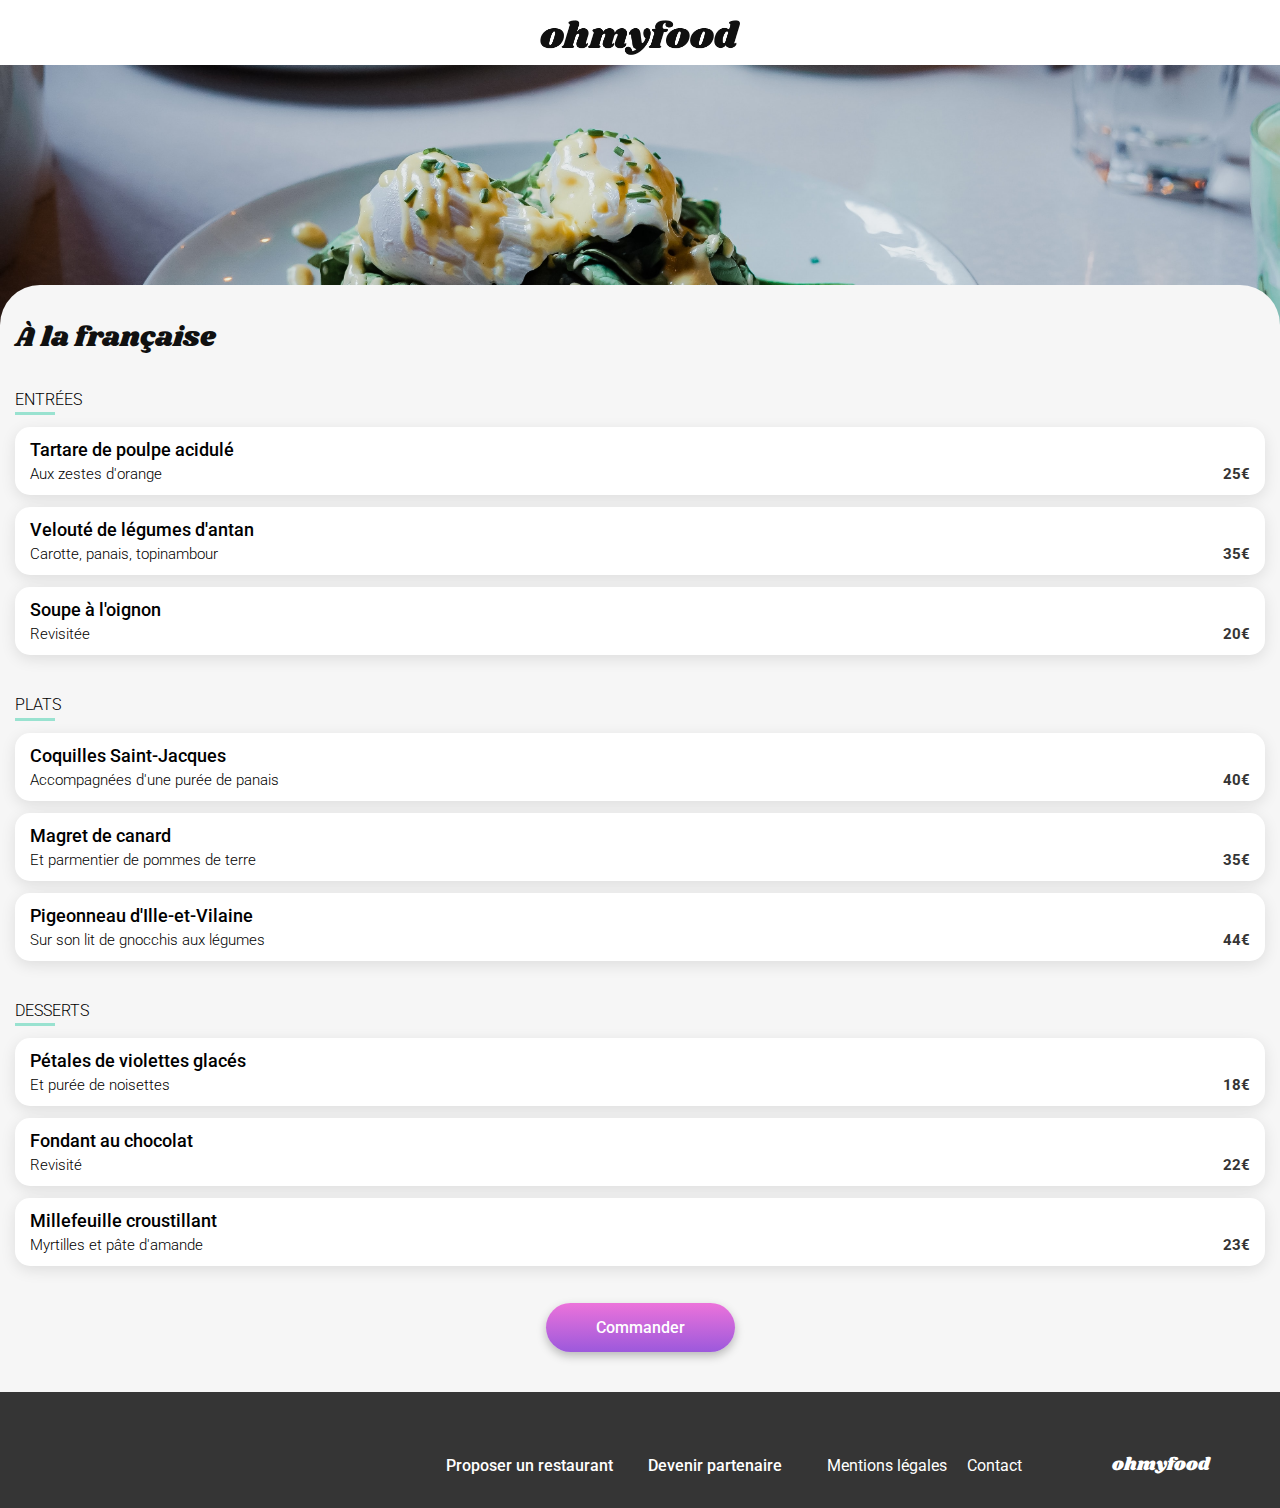
==== restaurants/a-la-francaise.html @ 881e4833 "Pages de restaurant sans les animations" ====
<!DOCTYPE html>
<html lang="fr">

<head>
    <meta charset="UTF-8">
    <meta name="viewport" content="width=device-width, initial-scale=1.0">

    <title>ohmyfood</title>

    <!-- Google fonts import : Roboto 300, 400, 500 & 700 and Shrikhand -->
    <link rel="preconnect" href="https://fonts.googleapis.com">
    <link rel="preconnect" href="https://fonts.gstatic.com" crossorigin>
    <link href="https://fonts.googleapis.com/css2?family=Roboto:wght@300;400;500;700&amp;family=Shrikhand&amp;display=swap" rel="stylesheet">

    <!-- Link to Font Awesome library -->
    <link rel="stylesheet" href="https://cdnjs.cloudflare.com/ajax/libs/font-awesome/6.2.1/css/all.min.css"
        integrity="sha512-MV7K8+y+gLIBoVD59lQIYicR65iaqukzvf/nwasF0nqhPay5w/9lJmVM2hMDcnK1OnMGCdVK+iQrJ7lzPJQd1w=="
        crossorigin="anonymous" referrerpolicy="no-referrer">

    <!-- Link to CSS file -->    
    <link rel="stylesheet" href="../assets/style.css">
</head>

<body>
    <!-- Header -->
    <header class="header-restaurant">
        <div class="header__icon"><a class="header__icon__link" href="../index.html"><i class="fa-solid fa-lg fa-arrow-left"></i></a></div>
        <img class="header__logo" src="../assets/images/logo/ohmyfood.png" alt="Logo ohmyfood">
    </header>

    <!-- Main -->
    <main class="menu">
        <div class="menu__img-contener">
            <img class="menu__img" src="../assets/images/restaurants/toa-heftiba-DQKerTsQwi0-unsplash.jpg" alt="Photo d'une assiette sur une table de restaurant">
        </div>

        <div class="menu__contener">
            <div class="menu__title-contener">
                <h1 class="menu__title">À la française</h1>
                <div class="heart-contener">
                    <input class="check-heart" id="heart-3" type="checkbox">
                    <label for="heart-3">
                        <i class="empty-heart fa-xl fa-regular fa-heart"></i>
                        <i class="colored-heart fa-xl fa-solid fa-heart"></i>
                    </label>
                </div>
            </div>

            <section class="menu-part">
                <div class="menu-part__title-contener">
                    <h2 class="menu-part__title">ENTRÉES</h2>
                    <div class="menu-part__line"></div>
                </div>
                <article class="dish">
                    <h3 class="dish__title">Tartare de poulpe acidulé</h3>
                    <div class="dish__contener">
                        <p class="dish__subtitle">Aux zestes d'orange</p>
                        <p class="dish__price">25€</p>
                    </div>
                </article>
                <article class="dish">
                    <h3 class="dish__title">Velouté de légumes d'antan</h3>
                    <div class="dish__contener">
                        <p class="dish__subtitle">Carotte, panais, topinambour</p>
                        <p class="dish__price">35€</p>
                    </div>
                </article>
                <article class="dish">
                    <h3 class="dish__title">Soupe à l'oignon</h3>
                    <div class="dish__contener">
                        <p class="dish__subtitle">Revisitée</p>
                        <p class="dish__price">20€</p>
                    </div>
                </article>
            </section>

            <section class="menu-part">
                <div class="menu-part__title-contener">
                    <h2 class="menu-part__title">PLATS</h2>
                    <div class="menu-part__line"></div>
                </div>
                <article class="dish">
                    <h3 class="dish__title">Coquilles Saint-Jacques</h3>
                    <div class="dish__contener">
                        <p class="dish__subtitle">Accompagnées d'une purée de panais</p>
                        <p class="dish__price">40€</p>
                    </div>
                </article>
                <article class="dish">
                    <h3 class="dish__title">Magret de canard</h3>
                    <div class="dish__contener">
                        <p class="dish__subtitle">Et parmentier de pommes de terre</p>
                        <p class="dish__price">35€</p>
                    </div>
                </article>
                <article class="dish">
                    <h3 class="dish__title">Pigeonneau d'Ille-et-Vilaine</h3>
                    <div class="dish__contener">
                        <p class="dish__subtitle">Sur son lit de gnocchis aux légumes</p>
                        <p class="dish__price">44€</p>
                    </div>
                </article>
            </section>

            <section class="menu-part">
                <div class="menu-part__title-contener">
                    <h2 class="menu-part__title">DESSERTS</h2>
                    <div class="menu-part__line"></div>
                </div>
                <article class="dish">
                    <h3 class="dish__title">Pétales de violettes glacés</h3>
                    <div class="dish__contener">
                        <p class="dish__subtitle">Et purée de noisettes</p>
                        <p class="dish__price">18€</p>
                    </div>
                </article>
                <article class="dish">
                    <h3 class="dish__title">Fondant au chocolat</h3>
                    <div class="dish__contener">
                        <p class="dish__subtitle">Revisité</p>
                        <p class="dish__price">22€</p>
                    </div>
                </article>
                <article class="dish">
                    <h3 class="dish__title">Millefeuille croustillant</h3>
                    <div class="dish__contener">
                        <p class="dish__subtitle">Myrtilles et pâte d'amande</p>
                        <p class="dish__price">23€</p>
                    </div>
                </article>

                <div class="button-contener">
                    <a class="button" href="#"><span class="button-text">Commander</span></a>
                </div>
            </section>
        </div>
    </main>

    <!-- Footer -->
    <footer class="footer">
        <h3 class="footer__title">ohmyfood</h3>
        <div class="footer__contener">
            <div class="footer__contener__icon-links"><i class="footer__icon fa-sm fa-solid fa-utensils"></i><p>Proposer un restaurant</p></div>
            <div class="footer__contener__icon-links"><i class="footer__icon fa-xs fa-solid fa-handshake-angle"></i><p>Devenir partenaire</p></div>
            <p class="footer__contener__links">Mentions légales</p>
            <a class="footer__contener__contact" href="mailto:ohmyfood@gmail.com">Contact</a>
        </div>
    </footer>
    
</body>

</html>
---- assets/style.css ----
.loader-page {
  position: fixed;
  display: flex;
  flex-direction: column;
  justify-content: center;
  align-items: center;
  width: 100%;
  height: 100%;
  background-color: #F7F7F7;
  opacity: 0;
  z-index: -3;
}

@keyframes loader {
  0%, 80% {
    opacity: 1;
    z-index: 5;
  }
  100% {
    opacity: 0;
    z-index: -3;
  }
}
.loader-contener {
  position: relative;
  display: flex;
  flex-direction: column;
  justify-content: center;
  align-items: center;
  margin: auto;
  width: 250px;
  height: 250px;
  z-index: 6;
  background-color: #F7F7F7;
  border: 1px solid black;
}

.cutting-board {
  position: absolute;
  margin: auto;
  width: 100px;
  height: 6px;
  z-index: 7;
  background: linear-gradient(0deg, #9356DC -11%, #FF79DA 124%);
  box-shadow: 0 4px 10px rgba(0, 0, 0, 0.25);
  border-radius: 25px;
  opacity: 0;
}

.knife {
  position: absolute;
  top: 107px;
  left: 100px;
  z-index: 8;
  display: flex;
  flex-wrap: nowrap;
  justify-content: center;
  animation: knife-mvt 2s forwards;
  opacity: 0;
}
.knife .blade {
  width: 50px;
  height: 15px;
  z-index: 8;
  background: linear-gradient(0deg, #9356DC -11%, #FF79DA 124%);
  box-shadow: 0 4px 10px rgba(0, 0, 0, 0.25);
  border-radius: 100% 0% 42% 58%/0% 100% 0% 100%;
}
.knife .handle {
  width: 35px;
  height: 8px;
  z-index: 8;
  background: linear-gradient(0deg, #9356DC -11%, #FF79DA 124%);
  box-shadow: 0 4px 10px rgba(0, 0, 0, 0.25);
  border-radius: 0 25px 25px 0;
}

@keyframes knife-mvt {
  0% {
    transform: rotate(60deg) translateY(-50px);
  }
  12% {
    transform: translateY(0) rotate(0);
  }
  30% {
    transform: translateX(5px) rotate(60deg) translateY(-50px);
  }
  40% {
    transform: translateX(5px) rotate(0) translateY(0);
  }
  54% {
    transform: translateX(10px) rotate(60deg) translateY(-50px);
  }
  64% {
    transform: translateX(10px) rotate(0) translateY(0);
  }
  74%, 100% {
    transform: translateX(15px) rotate(60deg) translateY(-50px);
  }
}
.carrot {
  position: absolute;
  top: 105px;
  margin-left: auto;
  margin-right: auto;
  width: 60px;
  height: 15px;
  z-index: 7;
  background: linear-gradient(0deg, #9356DC -10%, #FF79DA 30%);
  border-radius: 12% 88% 89% 11%/54% 47% 53% 46%;
  opacity: 0;
}
.carrot .cut {
  position: absolute;
  width: 3px;
  height: 16px;
  z-index: 7;
  background-color: #F7F7F7;
  opacity: 0;
}
.carrot .cut-1 {
  left: 25%;
  animation: carrot-cut-1 150ms 220ms linear forwards;
}
.carrot .cut-2 {
  left: 50%;
  animation: carrot-cut-2 150ms 750ms linear forwards;
}
.carrot .cut-3 {
  left: 75%;
  animation: carrot-cut-3 150ms 1220ms linear forwards;
}

@keyframes carrot-mvt {
  0% {
    opacity: 1;
  }
  100% {
    transform: translateX(100px);
    opacity: 0;
  }
}
@keyframes carrot-cut-1 {
  0% {
    opacity: 0;
  }
  100% {
    opacity: 1;
  }
}
@keyframes carrot-cut-2 {
  0% {
    opacity: 0;
  }
  100% {
    opacity: 1;
  }
}
@keyframes carrot-cut-3 {
  0% {
    opacity: 0;
  }
  100% {
    opacity: 1;
  }
}
.plate {
  position: absolute;
  margin: auto;
  width: 100px;
  height: 20px;
  z-index: 6;
  box-shadow: 0 4px 10px rgba(0, 0, 0, 0.25);
  border-radius: 50% 50% 50% 50%/50% 50% 50% 50%;
  border: 3px solid #9356DC;
}

.meat-1 {
  position: absolute;
  top: 2px;
  margin-left: 45px;
  width: 40px;
  height: 15px;
  z-index: 6;
  background: linear-gradient(90deg, #9356DC -11%, #FF79DA 124%);
  border-radius: 24% 76% 77% 23%/45% 44% 56% 55%;
}

.meat-2 {
  position: absolute;
  top: 6px;
  margin-left: 68px;
  width: 10px;
  height: 5px;
  z-index: 6;
  background-color: #F7F7F7;
  border-radius: 50% 50% 50% 50%/50% 50% 50% 50%;
}

.vegetable {
  position: absolute;
  top: 2px;
  margin-left: 17px;
  width: 23px;
  height: 13px;
  z-index: 6;
  background: linear-gradient(0deg, #9356DC -10%, #FF79DA 30%);
  border-radius: 50% 50% 50% 50%/100% 100% 0% 0%;
}

.steam-1 {
  position: absolute;
  top: 5px;
  margin-left: 10px;
  z-index: 6;
}

.steam-2 {
  position: absolute;
  top: 0;
  margin-left: 27px;
  z-index: 6;
}

.steam-3 {
  position: absolute;
  top: 5px;
  margin-left: 44px;
  z-index: 6;
}

.steam-part-1 {
  position: absolute;
  top: -32px;
  margin-left: 17px;
  width: 12px;
  height: 15px;
  z-index: 6;
  border-left: 3px solid #9356DC;
  border-radius: 50%;
}

.steam-part-2 {
  position: absolute;
  top: -46px;
  margin-left: 13px;
  width: 12px;
  height: 15px;
  z-index: 6;
  border-right: 3px solid #9356DC;
  border-radius: 50%;
}

.steam-part-3 {
  position: absolute;
  top: -60px;
  margin-left: 17px;
  width: 12px;
  height: 15px;
  z-index: 6;
  border-left: 3px solid #9356DC;
  border-radius: 50%;
}

.bell {
  position: absolute;
  top: 90px;
  margin-left: auto;
  width: 80px;
  height: 40px;
  z-index: 6;
  background-color: white;
  border: 3px solid #9356DC;
  border-radius: 48% 52% 47% 53%/82% 80% 20% 18%;
  opacity: 0;
}

.bell-wrist {
  position: absolute;
  top: -10px;
  margin-left: 33px;
  width: 8px;
  height: 8px;
  z-index: 6;
  background-color: white;
  border: 3px solid #9356DC;
  border-radius: 50%;
  opacity: 0;
}

.loading-bar {
  position: absolute;
  top: 180px;
  margin-left: auto;
  margin-right: auto;
  width: 200px;
  height: 15px;
  z-index: 6;
  box-shadow: 0 4px 10px rgba(0, 0, 0, 0.25);
  border-radius: 25px;
}
.loading-bar .progress {
  position: relative;
  width: 0%;
  height: 100%;
  background: linear-gradient(90deg, #9356DC -11%, #FF79DA 124%);
  border-radius: 25px;
}

@keyframes loading {
  0% {
    width: 0%;
  }
  25%, 27% {
    width: 20%;
  }
  60%, 62% {
    width: 60%;
  }
  100% {
    width: 100%;
  }
}
.location {
  display: flex;
  justify-content: center;
  align-items: center;
  gap: 15px;
  color: #353535;
  background-color: #EAEAEA;
  padding: 12px 0 16px 0;
  font-size: 18px;
}
.location__text {
  font-size: 16px;
  font-weight: 500;
}
@media (min-width: 769px) {
  .location {
    padding: 16px 0;
  }
}

.presentation {
  display: flex;
  flex-direction: column;
  justify-content: center;
  align-items: center;
  text-align: center;
  row-gap: 12px;
  padding: 40px 0;
}
.presentation__text {
  color: #353535;
  font-size: 18px;
  font-weight: 300;
  padding: 0 30px 3px 30px;
}
@media (min-width: 769px) {
  .presentation {
    padding: 30px 0 15px 0;
  }
}
.presentation .button {
  position: relative;
  z-index: 0;
  text-decoration: none;
  background: linear-gradient(0deg, #9356DC -11%, #FF79DA 124%);
  box-shadow: 0 4px 10px rgba(0, 0, 0, 0.25);
  border-radius: 25px;
  padding: 15px 21px;
  margin: 15px;
}
.presentation .button .button-text {
  position: relative;
  z-index: 2;
  color: white;
  font-size: 16px;
  font-weight: 500;
}
.presentation .button::after {
  content: "";
  position: absolute;
  left: 0;
  right: 0;
  top: 0;
  bottom: 0;
  opacity: 0;
  z-index: -1;
  background: linear-gradient(0deg, rgba(255, 255, 255, 0.15), rgba(255, 255, 255, 0.15)), linear-gradient(0deg, #9356DC -5.2%, #FF79DA 110.74%);
  box-shadow: 0px 4px 15px rgba(0, 0, 0, 0.35);
  border-radius: 25px;
  transition: opacity 500ms;
}
.presentation .button:hover::after {
  opacity: 1;
  z-index: 1;
}

.functioning {
  display: flex;
  flex-direction: column;
  justify-content: center;
  align-items: center;
  width: 100%;
  background-color: white;
  padding-bottom: 65px;
}
.functioning__margins {
  display: flex;
  flex-direction: column;
  justify-content: center;
  width: 100%;
  max-width: 1024px;
  margin-left: auto;
  margin-right: auto;
}
.functioning__contener {
  display: flex;
  flex-direction: column;
  justify-content: center;
  align-items: center;
  width: auto;
  gap: 25px;
  margin: 0 17px 0 30px;
}
@media (min-width: 769px) {
  .functioning__contener {
    flex-direction: row;
    flex-wrap: nowrap;
    gap: 32px;
  }
}
.functioning__step {
  display: flex;
  align-items: center;
  position: relative;
  width: 87%;
  max-width: 282px;
  background-color: #F7F7F7;
  box-shadow: 0 4px 15px rgba(0, 0, 0, 0.15);
  border-radius: 20px;
  font-size: 16px;
  font-weight: 500;
  padding: 20px;
}
@media (min-width: 769px) {
  .functioning__step {
    width: 30%;
  }
}
@media (min-width: 769px) {
  .functioning {
    padding: 20px 0 50px 0;
  }
}

.step-number {
  position: absolute;
  left: -12px;
  width: 24px;
  height: 24px;
  background-color: #9356DC;
  color: white;
  font-size: 14px;
  font-weight: 500;
  text-align: center;
  line-height: 25px;
  border-radius: 15px;
}

.step-icon {
  width: 25px;
  color: #7E7E7E;
  padding: 15px;
}
.step-icon:hover {
  color: #9356DC;
}

.restaurants {
  display: flex;
  flex-direction: column;
  justify-content: center;
  align-items: center;
  width: 100%;
  padding-bottom: 65px;
}
.restaurants__margins {
  display: flex;
  flex-direction: column;
  justify-content: center;
  width: 100%;
  max-width: 1024px;
  margin-left: auto;
  margin-right: auto;
}
.restaurants__contener {
  display: flex;
  flex-direction: column;
  justify-content: center;
  align-items: center;
  width: auto;
  gap: 17px;
  padding: 0 17px;
}
@media (min-width: 769px) {
  .restaurants__contener {
    flex-direction: row;
    flex-wrap: wrap;
    justify-content: space-between;
    column-gap: 0;
    row-gap: 50px;
  }
}
.restaurants__card {
  display: flex;
  flex-direction: column;
  width: 100%;
  max-width: 472px;
  border-radius: 15px;
  background-color: white;
}
@media (min-width: 769px) {
  .restaurants__card {
    width: 47.6%;
  }
}
@media (min-width: 769px) {
  .restaurants {
    padding-bottom: 30px;
  }
}

.no-decoration {
  width: 100%;
  display: flex;
  flex-direction: column;
  text-decoration: none;
  color: black;
}

.card-img-contener {
  display: flex;
  position: relative;
  overflow: hidden;
  width: 100%;
  height: 175px;
  border-radius: 15px 15px 0 0;
}

.card-img {
  position: absolute;
  top: -56px;
  left: -2px;
  width: 100%;
  height: 231px;
  object-fit: cover;
  border-radius: 15px 15px 0 0;
}

.new-label {
  position: absolute;
  z-index: 1;
  top: 12px;
  right: 12px;
  width: 80px;
  height: 29px;
  font-size: 14px;
  font-weight: 500;
  text-align: center;
  line-height: 29px;
  color: #008766;
  background-color: #99E2D0;
}

.card-content {
  display: flex;
  width: 100%;
  padding: 16px 12px;
}

.card-txt {
  display: flex;
  flex-direction: column;
  width: 85%;
  gap: 5px;
}

.card-title {
  font-size: 18px;
  font-weight: 700;
}

.card-subtitle {
  font-size: 17px;
  font-weight: 300;
}

.heart-contener {
  position: relative;
  width: 18%;
}
.heart-contener .check-heart {
  position: absolute;
  left: -9999px;
}
.heart-contener .empty-heart {
  position: absolute;
  left: 0;
  right: 0;
  top: 0;
  bottom: 0;
  z-index: 1;
  opacity: 1;
  padding-top: 18px;
  cursor: pointer;
}
.heart-contener .colored-heart {
  position: absolute;
  left: 0;
  right: 0;
  top: 0;
  bottom: 0;
  z-index: -1;
  opacity: 0;
  padding-top: 18px;
  cursor: pointer;
  color: transparent;
  background-image: linear-gradient(180deg, #9356DC 10%, #FF79DA 70%);
  background-clip: text;
  transition: opacity 600ms;
}
.heart-contener .check-heart:checked + label .colored-heart {
  z-index: 2;
  opacity: 1;
}
.heart-contener .check-heart:checked + label .empty-heart {
  z-index: -1;
  opacity: 0;
}

.header-restaurant {
  display: flex;
  flex-direction: column;
  justify-content: center;
  align-items: center;
  position: relative;
  background-color: white;
  padding: 20px 0 10px 0;
}

.header__icon {
  position: absolute;
  top: 22px;
  left: 22px;
  z-index: 1;
}
.header__icon__link {
  text-decoration: none;
  color: #353535;
}

.menu {
  display: flex;
  flex-direction: column;
  width: 100%;
}
.menu__img-contener {
  position: relative;
  width: 100%;
  height: 220px;
  z-index: 0;
}
.menu__img {
  width: 100%;
  height: 275px;
  object-fit: cover;
}
.menu__contener {
  display: flex;
  flex-direction: column;
  width: auto;
  padding-bottom: 65px;
  border-radius: 40px 40px 0 0;
  background-color: #F6F6F6;
  z-index: 1;
  padding: 0 15px;
}
.menu__title-contener {
  display: flex;
  justify-content: space-between;
  width: 100%;
}
.menu__title-contener > .heart-contener {
  top: 30px;
  left: 15px;
}
.menu__title {
  font-family: "Shrikhand", sans-serif;
  color: #101010;
  font-size: 28px;
  font-weight: 400;
  padding: 32px 0;
}

.menu-part {
  display: flex;
  flex-direction: column;
  width: 100%;
  padding-bottom: 40px;
  gap: 12px;
}
.menu-part__title-contener {
  display: flex;
  flex-direction: column;
  width: 100%;
}
.menu-part__title {
  font-family: "Roboto", sans-serif;
  font-size: 16px;
  font-weight: 300;
  padding-bottom: 3.5px;
}
.menu-part__line {
  background-color: #99E2D0;
  width: 40px;
  height: 3px;
}

.dish {
  display: flex;
  flex-direction: column;
  width: auto;
  background-color: white;
  border-radius: 15px;
  box-shadow: 0px 4px 15px rgba(0, 0, 0, 0.1);
  padding: 12px 15px;
  row-gap: 5px;
  font-family: "Roboto", sans-serif;
}
.dish__title {
  font-size: 18px;
  font-weight: 500;
}
.dish__contener {
  display: flex;
  justify-content: space-between;
  width: 100%;
  font-size: 15px;
}
.dish__subtitle {
  font-weight: 300;
}
.dish__price {
  font-weight: 700;
  color: #353535;
}

.button-contener {
  display: flex;
  flex-direction: column;
  justify-content: center;
  align-items: center;
  width: auto;
  padding-top: 25px;
}

.button {
  position: relative;
  z-index: 0;
  text-decoration: none;
  background: linear-gradient(0deg, #9356DC -11%, #FF79DA 124%);
  box-shadow: 0 4px 10px rgba(0, 0, 0, 0.25);
  border-radius: 25px;
  padding: 15px 50px;
  margin: 0;
}
.button .button-text {
  position: relative;
  z-index: 2;
  color: white;
  font-size: 16px;
  font-weight: 500;
}
.button::after {
  content: "";
  position: absolute;
  left: 0;
  right: 0;
  top: 0;
  bottom: 0;
  opacity: 0;
  z-index: -1;
  background: linear-gradient(0deg, rgba(255, 255, 255, 0.15), rgba(255, 255, 255, 0.15)), linear-gradient(0deg, #9356DC -5.2%, #FF79DA 110.74%);
  box-shadow: 0px 4px 15px rgba(0, 0, 0, 0.35);
  border-radius: 25px;
  transition: opacity 500ms;
}
.button:hover::after {
  opacity: 1;
  z-index: 1;
}

* {
  font-family: "Roboto", sans-serif;
  margin: 0;
}

body {
  background-color: #F7F7F7;
  position: relative;
}

.title {
  font-size: 24px;
  font-weight: 700;
}
.title--presentation {
  padding: 0 50px;
}
@media (min-width: 769px) {
  .title--presentation {
    font-size: 40px;
    padding-bottom: 17px;
  }
}
.title--section {
  padding: 50px 20px 20px 20px;
}
@media (min-width: 769px) {
  .title--section {
    padding: 30px 20px 30px 20px;
  }
}

.header {
  display: flex;
  flex-direction: column;
  justify-content: center;
  align-items: center;
  position: relative;
  background-color: white;
  box-shadow: 0 2px 5px rgba(0, 0, 0, 0.25);
  padding: 20px 0 10px 0;
  margin-bottom: 4px;
}
.header__logo {
  width: 162px;
  height: auto;
}
@media (min-width: 769px) {
  .header__logo {
    width: 200px;
  }
}
@media (min-width: 769px) {
  .header {
    padding: 30px 0;
    margin: 0;
    box-shadow: none;
  }
}

.footer {
  display: flex;
  flex-direction: column;
  background-color: #353535;
  color: white;
  padding: 20px 25px;
  gap: 15px;
}
.footer__title {
  font-family: "Shrikhand", sans-serif;
  font-size: 18px;
  font-weight: 400;
}
.footer__contener {
  display: flex;
  flex-direction: column;
  font-size: 16px;
  gap: 10px;
}
.footer__contener__icon-links {
  display: flex;
  align-items: center;
  gap: 10px;
  font-weight: 500;
}
.footer__contener__links {
  font-weight: 400;
}
@media (min-width: 769px) {
  .footer__contener__links {
    padding: 0 10px 0 35px;
  }
}
.footer__contener__contact {
  text-decoration: none;
  color: white;
}
@media (min-width: 769px) {
  .footer__contener {
    flex-direction: row;
    align-items: center;
  }
}
.footer__icon {
  width: 15px;
}
@media (min-width: 769px) {
  .footer {
    flex-direction: row-reverse;
    padding: 60px 70px 30px 25px;
    gap: 90px;
  }
}

/*# sourceMappingURL=style.css.map */
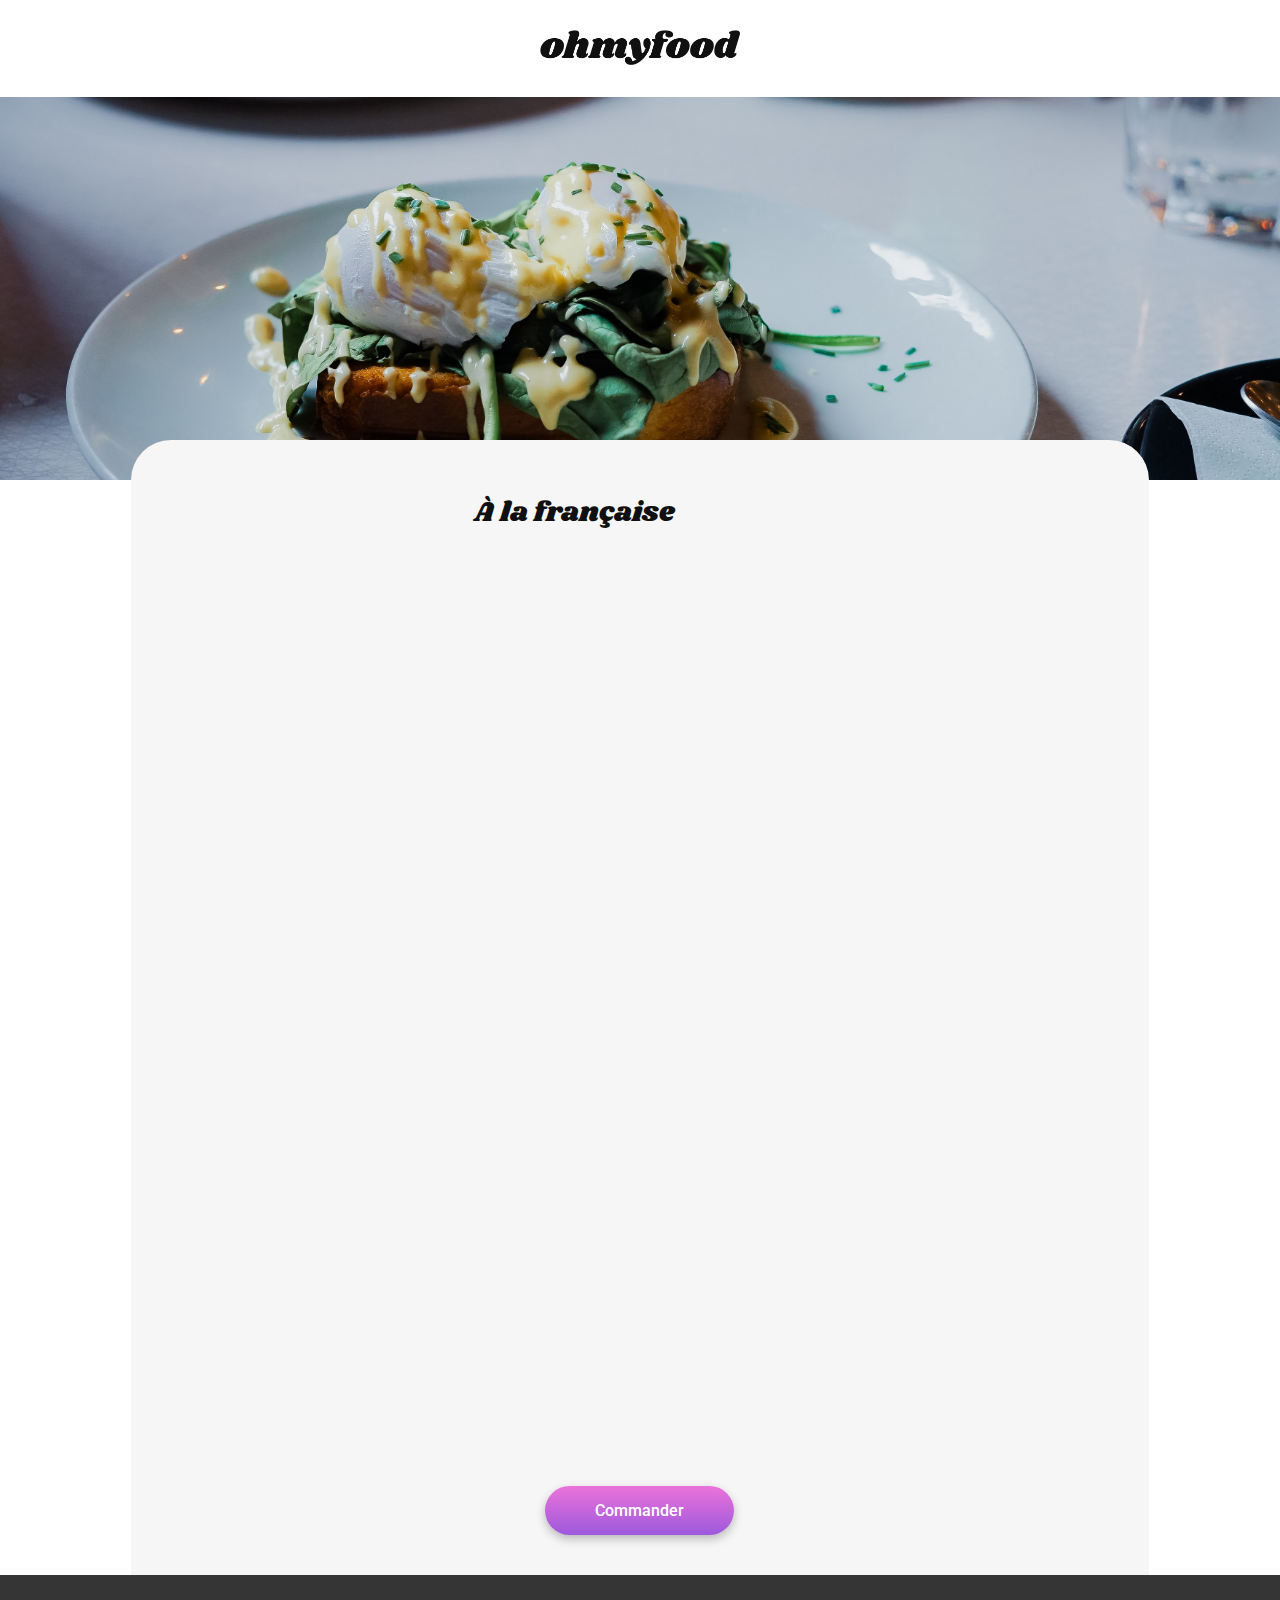
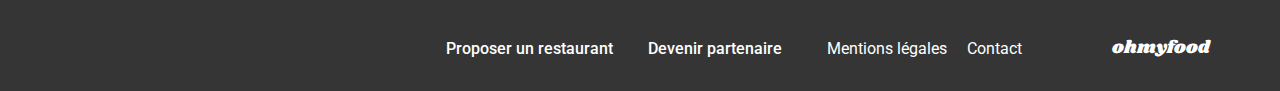
==== commit 30dfa848: "Pages de restaurant avec les animations" ====
--- a/restaurants/a-la-francaise.html
+++ b/restaurants/a-la-francaise.html
@@ -47,86 +47,194 @@
             </div>
 
             <section class="menu-part">
-                <div class="menu-part__title-contener">
+                <div class="menu-part__title-contener mvt-1">
                     <h2 class="menu-part__title">ENTRÉES</h2>
                     <div class="menu-part__line"></div>
                 </div>
-                <article class="dish">
-                    <h3 class="dish__title">Tartare de poulpe acidulé</h3>
-                    <div class="dish__contener">
-                        <p class="dish__subtitle">Aux zestes d'orange</p>
-                        <p class="dish__price">25€</p>
-                    </div>
-                </article>
-                <article class="dish">
-                    <h3 class="dish__title">Velouté de légumes d'antan</h3>
-                    <div class="dish__contener">
-                        <p class="dish__subtitle">Carotte, panais, topinambour</p>
-                        <p class="dish__price">35€</p>
-                    </div>
-                </article>
-                <article class="dish">
-                    <h3 class="dish__title">Soupe à l'oignon</h3>
-                    <div class="dish__contener">
-                        <p class="dish__subtitle">Revisitée</p>
-                        <p class="dish__price">20€</p>
-                    </div>
+                <article class="dish_contener">
+                    <input class="check-dish" id="dish_1-1" type="checkbox">
+                    <label for="dish_1-1">
+                        <div class="dish mvt-2">
+                            <div class="dish__txt">
+                                <h3 class="dish__title">Tartare de poulpe acidulé</h3>
+                                <p class="dish__subtitle">Aux zestes d'orange</p>
+                            </div>
+                            <div class="dish__price-contener">
+                                <p class="dish__price">25€</p>
+                            </div>
+                            <div class="dish__selector">
+                                <div class="dish__check-circle">
+                                    <i class="dish__check fa-solid fa-sm fa-check"></i>
+                                </div>
+                            </div>
+                        </div>
+                    </label>
+                </article>
+                <article class="dish_contener">
+                    <input class="check-dish" id="dish_1-2" type="checkbox">
+                    <label for="dish_1-2">
+                        <div class="dish mvt-3">
+                            <div class="dish__txt">
+                                <h3 class="dish__title">Velouté de légumes d'antan</h3>
+                                <p class="dish__subtitle">Carotte, panais, topinambour</p>
+                            </div>
+                            <div class="dish__price-contener">
+                                <p class="dish__price">35€</p>
+                            </div>
+                            <div class="dish__selector">
+                                <div class="dish__check-circle">
+                                    <i class="dish__check fa-solid fa-sm fa-check"></i>
+                                </div>
+                            </div>
+                        </div>
+                    </label>
+                </article>
+                <article class="dish_contener">
+                    <input class="check-dish" id="dish_1-3" type="checkbox">
+                    <label for="dish_1-3">
+                        <div class="dish mvt-4">
+                            <div class="dish__txt">
+                                <h3 class="dish__title">Soupe à l'oignon</h3>
+                                <p class="dish__subtitle">Revisitée</p>
+                            </div>
+                            <div class="dish__price-contener">
+                                <p class="dish__price">20€</p>
+                            </div>
+                            <div class="dish__selector">
+                                <div class="dish__check-circle">
+                                    <i class="dish__check fa-solid fa-sm fa-check"></i>
+                                </div>
+                            </div>
+                        </div>
+                    </label>
                 </article>
             </section>
 
             <section class="menu-part">
-                <div class="menu-part__title-contener">
+                <div class="menu-part__title-contener mvt-5">
                     <h2 class="menu-part__title">PLATS</h2>
                     <div class="menu-part__line"></div>
                 </div>
-                <article class="dish">
-                    <h3 class="dish__title">Coquilles Saint-Jacques</h3>
-                    <div class="dish__contener">
-                        <p class="dish__subtitle">Accompagnées d'une purée de panais</p>
-                        <p class="dish__price">40€</p>
-                    </div>
-                </article>
-                <article class="dish">
-                    <h3 class="dish__title">Magret de canard</h3>
-                    <div class="dish__contener">
-                        <p class="dish__subtitle">Et parmentier de pommes de terre</p>
-                        <p class="dish__price">35€</p>
-                    </div>
-                </article>
-                <article class="dish">
-                    <h3 class="dish__title">Pigeonneau d'Ille-et-Vilaine</h3>
-                    <div class="dish__contener">
-                        <p class="dish__subtitle">Sur son lit de gnocchis aux légumes</p>
-                        <p class="dish__price">44€</p>
-                    </div>
+                <article class="dish_contener">
+                    <input class="check-dish" id="dish_2-1" type="checkbox">
+                    <label for="dish_2-1">
+                        <div class="dish mvt-6">
+                            <div class="dish__txt">
+                                <h3 class="dish__title">Coquilles Saint-Jacques</h3>
+                                <p class="dish__subtitle">Accompagnées d'une purée de panais</p>
+                            </div>
+                            <div class="dish__price-contener">
+                                <p class="dish__price">40€</p>
+                            </div>
+                            <div class="dish__selector">
+                                <div class="dish__check-circle">
+                                    <i class="dish__check fa-solid fa-sm fa-check"></i>
+                                </div>
+                            </div>
+                        </div>
+                    </label>
+                </article>
+                <article class="dish_contener">
+                    <input class="check-dish" id="dish_2-2" type="checkbox">
+                    <label for="dish_2-2">
+                        <div class="dish mvt-7">
+                            <div class="dish__txt">
+                                <h3 class="dish__title">Magret de canard</h3>
+                                <p class="dish__subtitle">Et parmentier de pommes de terre</p>
+                            </div>
+                            <div class="dish__price-contener">
+                                <p class="dish__price">35€</p>
+                            </div>
+                            <div class="dish__selector">
+                                <div class="dish__check-circle">
+                                    <i class="dish__check fa-solid fa-sm fa-check"></i>
+                                </div>
+                            </div>
+                        </div>
+                    </label>
+                </article>
+                <article class="dish_contener">
+                    <input class="check-dish" id="dish_2-3" type="checkbox">
+                    <label for="dish_2-3">
+                        <div class="dish mvt-8">
+                            <div class="dish__txt">
+                                <h3 class="dish__title">Pigeonneau d'Ille-et-Vilaine</h3>
+                                <p class="dish__subtitle">Sur son lit de gnocchis aux légumes</p>
+                            </div>
+                            <div class="dish__price-contener">
+                                <p class="dish__price">44€</p>
+                            </div>
+                            <div class="dish__selector">
+                                <div class="dish__check-circle">
+                                    <i class="dish__check fa-solid fa-sm fa-check"></i>
+                                </div>
+                            </div>
+                        </div>
+                    </label>
                 </article>
             </section>
 
             <section class="menu-part">
-                <div class="menu-part__title-contener">
+                <div class="menu-part__title-contener mvt-9">
                     <h2 class="menu-part__title">DESSERTS</h2>
                     <div class="menu-part__line"></div>
                 </div>
-                <article class="dish">
-                    <h3 class="dish__title">Pétales de violettes glacés</h3>
-                    <div class="dish__contener">
-                        <p class="dish__subtitle">Et purée de noisettes</p>
-                        <p class="dish__price">18€</p>
-                    </div>
-                </article>
-                <article class="dish">
-                    <h3 class="dish__title">Fondant au chocolat</h3>
-                    <div class="dish__contener">
-                        <p class="dish__subtitle">Revisité</p>
-                        <p class="dish__price">22€</p>
-                    </div>
-                </article>
-                <article class="dish">
-                    <h3 class="dish__title">Millefeuille croustillant</h3>
-                    <div class="dish__contener">
-                        <p class="dish__subtitle">Myrtilles et pâte d'amande</p>
-                        <p class="dish__price">23€</p>
-                    </div>
+                <article class="dish_contener">
+                    <input class="check-dish" id="dish_3-1" type="checkbox">
+                    <label for="dish_3-1">
+                        <div class="dish mvt-10">
+                            <div class="dish__txt">
+                                <h3 class="dish__title">Pétales de violettes glacés</h3>
+                                <p class="dish__subtitle">Et purée de noisettes</p>
+                            </div>
+                            <div class="dish__price-contener">
+                                <p class="dish__price">18€</p>
+                            </div>
+                            <div class="dish__selector">
+                                <div class="dish__check-circle">
+                                    <i class="dish__check fa-solid fa-sm fa-check"></i>
+                                </div>
+                            </div>
+                        </div>
+                    </label>
+                </article>
+                <article class="dish_contener">
+                    <input class="check-dish" id="dish_3-2" type="checkbox">
+                    <label for="dish_3-2">
+                        <div class="dish mvt-11">
+                            <div class="dish__txt">
+                                <h3 class="dish__title">Fondant au chocolat</h3>
+                                <p class="dish__subtitle">Revisité</p>
+                            </div>
+                            <div class="dish__price-contener">
+                                <p class="dish__price">22€</p>
+                            </div>
+                            <div class="dish__selector">
+                                <div class="dish__check-circle">
+                                    <i class="dish__check fa-solid fa-sm fa-check"></i>
+                                </div>
+                            </div>
+                        </div>
+                    </label>
+                </article>
+                <article class="dish_contener">
+                    <input class="check-dish" id="dish_3-3" type="checkbox">
+                    <label for="dish_3-3">
+                        <div class="dish mvt-12">
+                            <div class="dish__txt">
+                                <h3 class="dish__title">Millefeuille croustillant</h3>
+                                <p class="dish__subtitle">Myrtilles et pâte d'amande</p>
+                            </div>
+                            <div class="dish__price-contener">
+                                <p class="dish__price">23€</p>
+                            </div>
+                            <div class="dish__selector">
+                                <div class="dish__check-circle">
+                                    <i class="dish__check fa-solid fa-sm fa-check"></i>
+                                </div>
+                            </div>
+                        </div>
+                    </label>
                 </article>
 
                 <div class="button-contener">
--- a/assets/style.css
+++ b/assets/style.css
@@ -7,12 +7,13 @@
   width: 100%;
   height: 100%;
   background-color: #F7F7F7;
-  opacity: 0;
-  z-index: -3;
+  opacity: 1;
+  z-index: 5;
+  animation: loader 300ms 2700ms forwards;
 }
 
 @keyframes loader {
-  0%, 80% {
+  0% {
     opacity: 1;
     z-index: 5;
   }
@@ -32,7 +33,6 @@
   height: 250px;
   z-index: 6;
   background-color: #F7F7F7;
-  border: 1px solid black;
 }
 
 .cutting-board {
@@ -44,9 +44,17 @@
   background: linear-gradient(0deg, #9356DC -11%, #FF79DA 124%);
   box-shadow: 0 4px 10px rgba(0, 0, 0, 0.25);
   border-radius: 25px;
-  opacity: 0;
-}
-
+  animation: cutting-board 150ms 1050ms forwards;
+}
+
+@keyframes cutting-board {
+  0% {
+    opacity: 1;
+  }
+  100% {
+    opacity: 0;
+  }
+}
 .knife {
   position: absolute;
   top: 107px;
@@ -55,8 +63,7 @@
   display: flex;
   flex-wrap: nowrap;
   justify-content: center;
-  animation: knife-mvt 2s forwards;
-  opacity: 0;
+  animation: knife-mvt 1000ms forwards;
 }
 .knife .blade {
   width: 50px;
@@ -96,6 +103,12 @@
   }
   74%, 100% {
     transform: translateX(15px) rotate(60deg) translateY(-50px);
+  }
+  97% {
+    opacity: 1;
+  }
+  100% {
+    opacity: 0;
   }
 }
 .carrot {
@@ -108,7 +121,7 @@
   z-index: 7;
   background: linear-gradient(0deg, #9356DC -10%, #FF79DA 30%);
   border-radius: 12% 88% 89% 11%/54% 47% 53% 46%;
-  opacity: 0;
+  animation: carrot-mvt 170ms 1000ms ease-in forwards;
 }
 .carrot .cut {
   position: absolute;
@@ -120,15 +133,15 @@
 }
 .carrot .cut-1 {
   left: 25%;
-  animation: carrot-cut-1 150ms 220ms linear forwards;
+  animation: carrot-cut-1 150ms 100ms linear forwards;
 }
 .carrot .cut-2 {
   left: 50%;
-  animation: carrot-cut-2 150ms 750ms linear forwards;
+  animation: carrot-cut-2 150ms 400ms linear forwards;
 }
 .carrot .cut-3 {
   left: 75%;
-  animation: carrot-cut-3 150ms 1220ms linear forwards;
+  animation: carrot-cut-3 150ms 600ms linear forwards;
 }
 
 @keyframes carrot-mvt {
@@ -173,9 +186,10 @@
   box-shadow: 0 4px 10px rgba(0, 0, 0, 0.25);
   border-radius: 50% 50% 50% 50%/50% 50% 50% 50%;
   border: 3px solid #9356DC;
-}
-
-.meat-1 {
+  opacity: 0;
+  animation: plate 150ms 1400ms forwards;
+}
+.plate .meat-1 {
   position: absolute;
   top: 2px;
   margin-left: 45px;
@@ -185,8 +199,7 @@
   background: linear-gradient(90deg, #9356DC -11%, #FF79DA 124%);
   border-radius: 24% 76% 77% 23%/45% 44% 56% 55%;
 }
-
-.meat-2 {
+.plate .meat-2 {
   position: absolute;
   top: 6px;
   margin-left: 68px;
@@ -196,8 +209,7 @@
   background-color: #F7F7F7;
   border-radius: 50% 50% 50% 50%/50% 50% 50% 50%;
 }
-
-.vegetable {
+.plate .vegetable {
   position: absolute;
   top: 2px;
   margin-left: 17px;
@@ -208,28 +220,38 @@
   border-radius: 50% 50% 50% 50%/100% 100% 0% 0%;
 }
 
-.steam-1 {
+@keyframes plate {
+  0% {
+    opacity: 0;
+    transform: translateX(-100px);
+  }
+  100% {
+    opacity: 1;
+    transform: translateX(0);
+  }
+}
+.steam {
+  animation: steam 200ms 2000ms forwards;
+}
+.steam .steam-1 {
   position: absolute;
   top: 5px;
   margin-left: 10px;
   z-index: 6;
 }
-
-.steam-2 {
+.steam .steam-2 {
   position: absolute;
   top: 0;
   margin-left: 27px;
   z-index: 6;
 }
-
-.steam-3 {
+.steam .steam-3 {
   position: absolute;
   top: 5px;
   margin-left: 44px;
   z-index: 6;
 }
-
-.steam-part-1 {
+.steam .steam-part-1 {
   position: absolute;
   top: -32px;
   margin-left: 17px;
@@ -239,8 +261,7 @@
   border-left: 3px solid #9356DC;
   border-radius: 50%;
 }
-
-.steam-part-2 {
+.steam .steam-part-2 {
   position: absolute;
   top: -46px;
   margin-left: 13px;
@@ -250,8 +271,7 @@
   border-right: 3px solid #9356DC;
   border-radius: 50%;
 }
-
-.steam-part-3 {
+.steam .steam-part-3 {
   position: absolute;
   top: -60px;
   margin-left: 17px;
@@ -262,6 +282,14 @@
   border-radius: 50%;
 }
 
+@keyframes steam {
+  0% {
+    opacity: 1;
+  }
+  100% {
+    opacity: 0;
+  }
+}
 .bell {
   position: absolute;
   top: 90px;
@@ -273,9 +301,9 @@
   border: 3px solid #9356DC;
   border-radius: 48% 52% 47% 53%/82% 80% 20% 18%;
   opacity: 0;
-}
-
-.bell-wrist {
+  animation: bell 300ms 2000ms forwards;
+}
+.bell .bell-wrist {
   position: absolute;
   top: -10px;
   margin-left: 33px;
@@ -285,9 +313,18 @@
   background-color: white;
   border: 3px solid #9356DC;
   border-radius: 50%;
-  opacity: 0;
-}
-
+}
+
+@keyframes bell {
+  0% {
+    opacity: 1;
+    transform: rotate(-90deg) translate(50px, -50px);
+  }
+  100% {
+    opacity: 1;
+    transform: rotate(0);
+  }
+}
 .loading-bar {
   position: absolute;
   top: 180px;
@@ -305,19 +342,26 @@
   height: 100%;
   background: linear-gradient(90deg, #9356DC -11%, #FF79DA 124%);
   border-radius: 25px;
+  animation: loading 2500ms cubic-bezier(0.69, 0.02, 0.89, 0.7) forwards;
 }
 
 @keyframes loading {
   0% {
     width: 0%;
   }
-  25%, 27% {
-    width: 20%;
-  }
-  60%, 62% {
-    width: 60%;
-  }
-  100% {
+  10%, 15% {
+    width: 15%;
+  }
+  20%, 25% {
+    width: 35%;
+  }
+  30%, 35% {
+    width: 70%;
+  }
+  60%, 80% {
+    width: 90%;
+  }
+  90%, 100% {
     width: 100%;
   }
 }
@@ -649,6 +693,11 @@
   background-color: white;
   padding: 20px 0 10px 0;
 }
+@media (min-width: 769px) {
+  .header-restaurant {
+    padding: 30px 0 32px 0;
+  }
+}
 
 .header__icon {
   position: absolute;
@@ -660,11 +709,17 @@
   text-decoration: none;
   color: #353535;
 }
+@media (min-width: 769px) {
+  .header__icon {
+    top: 40px;
+  }
+}
 
 .menu {
   display: flex;
   flex-direction: column;
   width: 100%;
+  background-color: white;
 }
 .menu__img-contener {
   position: relative;
@@ -672,10 +727,23 @@
   height: 220px;
   z-index: 0;
 }
+@media (min-width: 769px) {
+  .menu__img-contener {
+    height: 383px;
+    overflow: hidden;
+  }
+}
 .menu__img {
   width: 100%;
   height: 275px;
   object-fit: cover;
+}
+@media (min-width: 769px) {
+  .menu__img {
+    height: 956px;
+    position: absolute;
+    top: -330px;
+  }
 }
 .menu__contener {
   display: flex;
@@ -687,6 +755,15 @@
   z-index: 1;
   padding: 0 15px;
 }
+@media (min-width: 769px) {
+  .menu__contener {
+    position: relative;
+    top: -40px;
+    padding: 20px 215px 0 215px;
+    width: 46%;
+    max-width: 1055px;
+  }
+}
 .menu__title-contener {
   display: flex;
   justify-content: space-between;
@@ -695,6 +772,12 @@
 .menu__title-contener > .heart-contener {
   top: 30px;
   left: 15px;
+}
+@media (min-width: 769px) {
+  .menu__title-contener {
+    justify-content: center;
+    gap: 25px;
+  }
 }
 .menu__title {
   font-family: "Shrikhand", sans-serif;
@@ -703,6 +786,18 @@
   font-weight: 400;
   padding: 32px 0;
 }
+@media (min-width: 769px) {
+  .menu__title {
+    padding-bottom: 40px;
+  }
+}
+@media (min-width: 769px) {
+  .menu {
+    justify-content: center;
+    align-items: center;
+    margin-bottom: -40px;
+  }
+}
 
 .menu-part {
   display: flex;
@@ -715,6 +810,7 @@
   display: flex;
   flex-direction: column;
   width: 100%;
+  opacity: 0;
 }
 .menu-part__title {
   font-family: "Roboto", sans-serif;
@@ -728,35 +824,163 @@
   height: 3px;
 }
 
+.dish_contener {
+  position: relative;
+}
+.dish_contener .check-dish {
+  position: absolute;
+  left: -9999px;
+}
+
+.check-dish:checked + label .dish__selector {
+  transform: translateX(-59px);
+}
+
+.check-dish:checked + label .dish__price-contener {
+  transform: translateX(-59px);
+}
+
+.check-dish:checked + label .dish__subtitle,
+.check-dish:checked + label .dish__title {
+  padding-right: 90px;
+}
+
 .dish {
   display: flex;
-  flex-direction: column;
+  position: relative;
   width: auto;
   background-color: white;
   border-radius: 15px;
   box-shadow: 0px 4px 15px rgba(0, 0, 0, 0.1);
   padding: 12px 15px;
+  font-family: "Roboto", sans-serif;
+  cursor: pointer;
+  overflow: hidden;
+  opacity: 0;
+}
+.dish__txt {
+  display: flex;
+  flex-direction: column;
+  position: relative;
+  width: 100%;
   row-gap: 5px;
-  font-family: "Roboto", sans-serif;
 }
 .dish__title {
   font-size: 18px;
   font-weight: 500;
-}
-.dish__contener {
-  display: flex;
-  justify-content: space-between;
-  width: 100%;
+  padding-right: 35px;
+  white-space: nowrap;
+  text-overflow: ellipsis;
+  overflow: hidden;
+}
+.dish__subtitle {
   font-size: 15px;
-}
-.dish__subtitle {
   font-weight: 300;
+  padding-right: 35px;
+  white-space: nowrap;
+  text-overflow: ellipsis;
+  overflow: hidden;
+}
+.dish__price-contener {
+  position: absolute;
+  top: 40px;
+  right: 15px;
+  transition: transform 300ms;
 }
 .dish__price {
+  font-size: 15px;
   font-weight: 700;
   color: #353535;
 }
-
+.dish__selector {
+  display: flex;
+  flex-direction: column;
+  justify-content: center;
+  align-items: center;
+  position: absolute;
+  top: 0;
+  right: -59px;
+  width: 59px;
+  height: 71px;
+  background-color: #99E2D0;
+  border-radius: 0px 15px 15px 0px;
+  transition: transform 300ms;
+}
+.dish__check-circle {
+  display: flex;
+  flex-direction: column;
+  justify-content: center;
+  align-items: center;
+  width: 20px;
+  height: 20px;
+  background-color: white;
+  border-radius: 15px;
+  color: #99E2D0;
+  font-weight: 700;
+  font-size: 18px;
+}
+.mvt-1 {
+  animation: dish-mvt 200ms 150ms cubic-bezier(0.19, 0.7, 0.15, 0.96) forwards;
+}
+
+.mvt-2 {
+  animation: dish-mvt 200ms 300ms cubic-bezier(0.19, 0.7, 0.15, 0.96) forwards;
+}
+
+.mvt-3 {
+  animation: dish-mvt 200ms 450ms cubic-bezier(0.19, 0.7, 0.15, 0.96) forwards;
+}
+
+.mvt-4 {
+  animation: dish-mvt 200ms 600ms cubic-bezier(0.19, 0.7, 0.15, 0.96) forwards;
+}
+
+.mvt-5 {
+  animation: dish-mvt 200ms 750ms cubic-bezier(0.19, 0.7, 0.15, 0.96) forwards;
+}
+
+.mvt-6 {
+  animation: dish-mvt 200ms 900ms cubic-bezier(0.19, 0.7, 0.15, 0.96) forwards;
+}
+
+.mvt-7 {
+  animation: dish-mvt 200ms 1050ms cubic-bezier(0.19, 0.7, 0.15, 0.96) forwards;
+}
+
+.mvt-8 {
+  animation: dish-mvt 200ms 1200ms cubic-bezier(0.19, 0.7, 0.15, 0.96) forwards;
+}
+
+.mvt-9 {
+  animation: dish-mvt 200ms 1350ms cubic-bezier(0.19, 0.7, 0.15, 0.96) forwards;
+}
+
+.mvt-10 {
+  animation: dish-mvt 200ms 1500ms cubic-bezier(0.19, 0.7, 0.15, 0.96) forwards;
+}
+
+.mvt-11 {
+  animation: dish-mvt 200ms 1650ms cubic-bezier(0.19, 0.7, 0.15, 0.96) forwards;
+}
+
+.mvt-12 {
+  animation: dish-mvt 200ms 1800ms cubic-bezier(0.19, 0.7, 0.15, 0.96) forwards;
+}
+
+.mvt-13 {
+  animation: dish-mvt 200ms 1950ms cubic-bezier(0.19, 0.7, 0.15, 0.96) forwards;
+}
+
+@keyframes dish-mvt {
+  0% {
+    opacity: 0;
+    transform: translateX(1000px);
+  }
+  100% {
+    opacity: 1;
+    transform: translate(0);
+  }
+}
 .button-contener {
   display: flex;
   flex-direction: column;
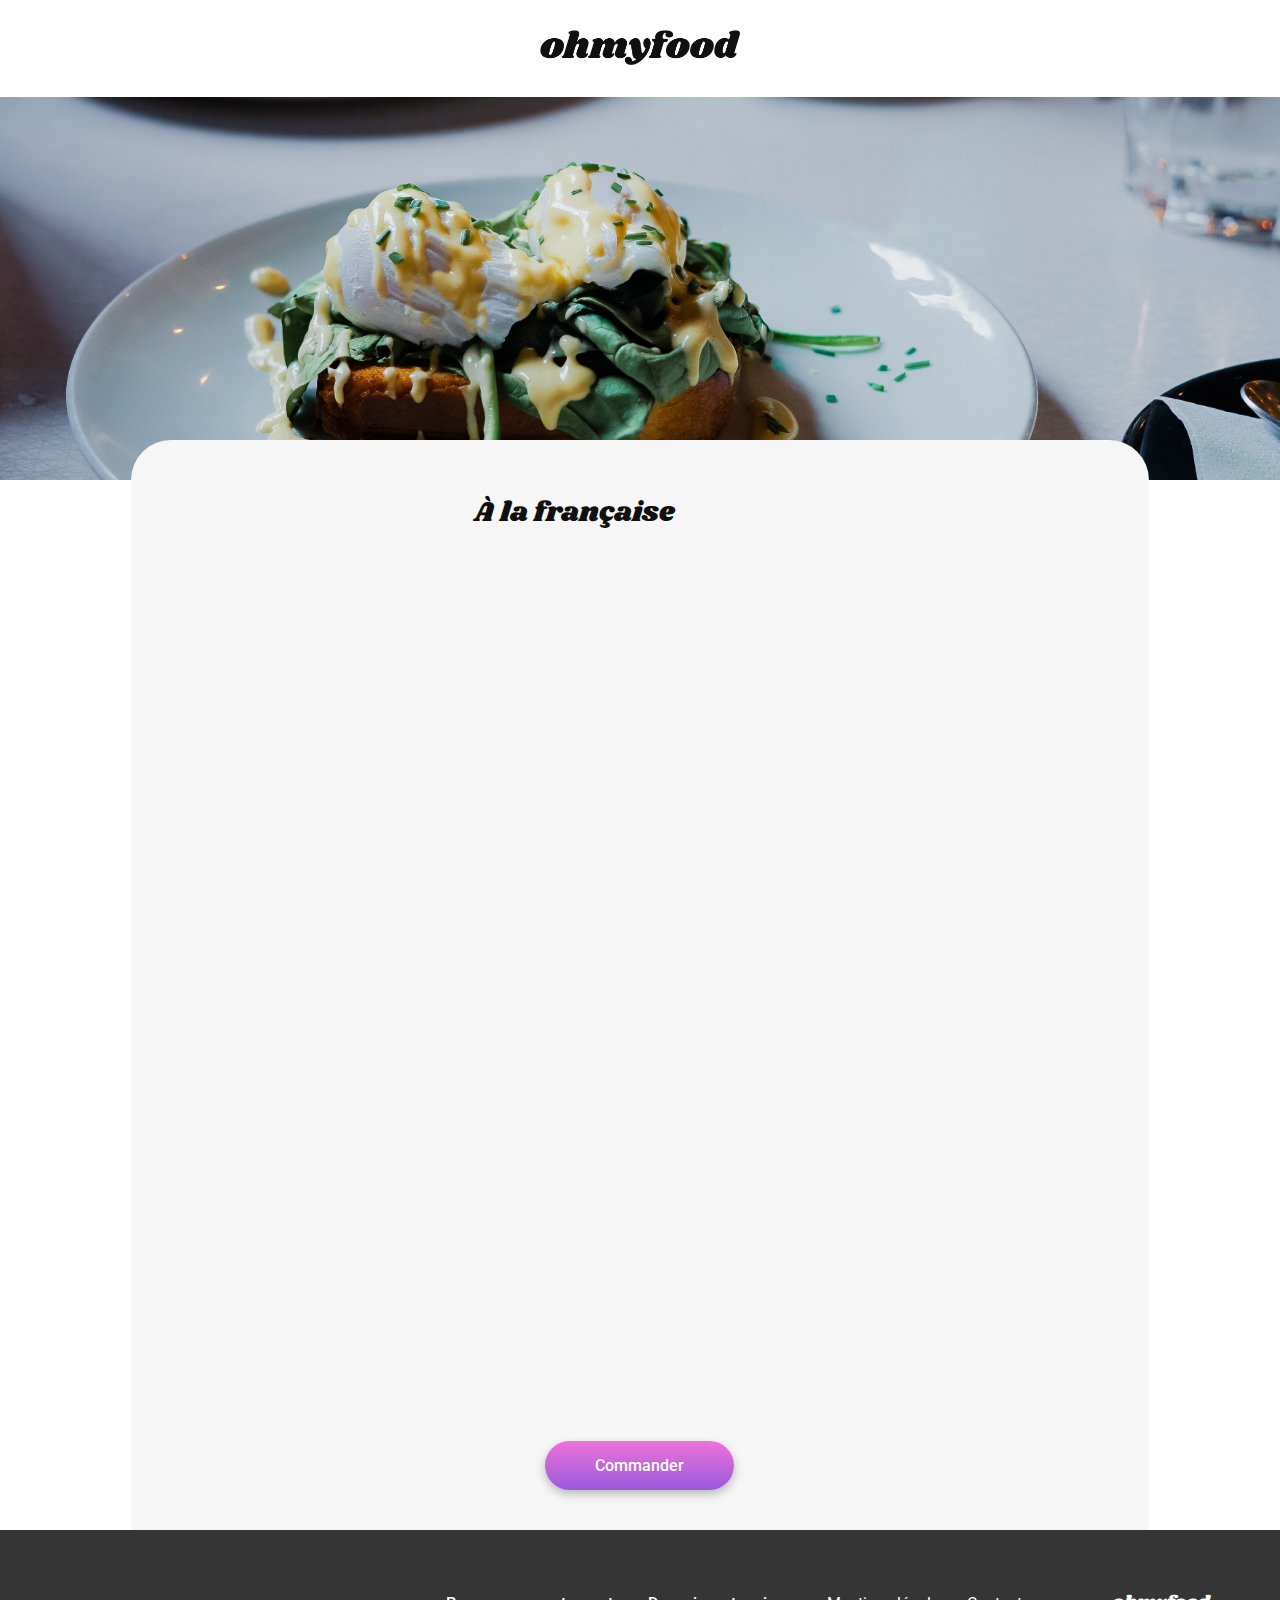
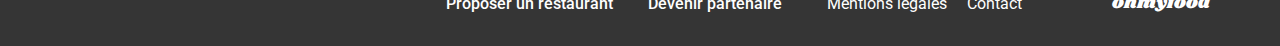
==== commit 89781e2b: "Revue complète du projet" ====
--- a/restaurants/a-la-francaise.html
+++ b/restaurants/a-la-francaise.html
@@ -23,7 +23,7 @@
 
 <body>
     <!-- Header -->
-    <header class="header-restaurant">
+    <header class="header__restaurant">
         <div class="header__icon"><a class="header__icon__link" href="../index.html"><i class="fa-solid fa-lg fa-arrow-left"></i></a></div>
         <img class="header__logo" src="../assets/images/logo/ohmyfood.png" alt="Logo ohmyfood">
     </header>
@@ -37,11 +37,11 @@
         <div class="menu__contener">
             <div class="menu__title-contener">
                 <h1 class="menu__title">À la française</h1>
-                <div class="heart-contener">
-                    <input class="check-heart" id="heart-3" type="checkbox">
+                <div class="heart">
+                    <input class="heart__checkable" id="heart-3" type="checkbox">
                     <label for="heart-3">
-                        <i class="empty-heart fa-xl fa-regular fa-heart"></i>
-                        <i class="colored-heart fa-xl fa-solid fa-heart"></i>
+                        <i class="heart__empty fa-xl fa-regular fa-heart"></i>
+                        <i class="heart__colored fa-xl fa-solid fa-heart"></i>
                     </label>
                 </div>
             </div>
@@ -51,62 +51,53 @@
                     <h2 class="menu-part__title">ENTRÉES</h2>
                     <div class="menu-part__line"></div>
                 </div>
-                <article class="dish_contener">
-                    <input class="check-dish" id="dish_1-1" type="checkbox">
-                    <label for="dish_1-1">
-                        <div class="dish mvt-2">
-                            <div class="dish__txt">
-                                <h3 class="dish__title">Tartare de poulpe acidulé</h3>
-                                <p class="dish__subtitle">Aux zestes d'orange</p>
-                            </div>
-                            <div class="dish__price-contener">
-                                <p class="dish__price">25€</p>
-                            </div>
-                            <div class="dish__selector">
-                                <div class="dish__check-circle">
-                                    <i class="dish__check fa-solid fa-sm fa-check"></i>
-                                </div>
-                            </div>
-                        </div>
-                    </label>
-                </article>
-                <article class="dish_contener">
-                    <input class="check-dish" id="dish_1-2" type="checkbox">
-                    <label for="dish_1-2">
-                        <div class="dish mvt-3">
-                            <div class="dish__txt">
-                                <h3 class="dish__title">Velouté de légumes d'antan</h3>
-                                <p class="dish__subtitle">Carotte, panais, topinambour</p>
-                            </div>
-                            <div class="dish__price-contener">
-                                <p class="dish__price">35€</p>
-                            </div>
-                            <div class="dish__selector">
-                                <div class="dish__check-circle">
-                                    <i class="dish__check fa-solid fa-sm fa-check"></i>
-                                </div>
-                            </div>
-                        </div>
-                    </label>
-                </article>
-                <article class="dish_contener">
-                    <input class="check-dish" id="dish_1-3" type="checkbox">
-                    <label for="dish_1-3">
-                        <div class="dish mvt-4">
-                            <div class="dish__txt">
-                                <h3 class="dish__title">Soupe à l'oignon</h3>
-                                <p class="dish__subtitle">Revisitée</p>
-                            </div>
-                            <div class="dish__price-contener">
-                                <p class="dish__price">20€</p>
-                            </div>
-                            <div class="dish__selector">
-                                <div class="dish__check-circle">
-                                    <i class="dish__check fa-solid fa-sm fa-check"></i>
-                                </div>
-                            </div>
-                        </div>
-                    </label>
+                <article class="dish mvt-2">
+                    <input class="dish__checkable" id="dish_1-1" type="checkbox">
+                    <label class="checkable-area" for="dish_1-1"></label>
+                    <div class="dish__txt">
+                        <h3 class="dish__title">Tartare de poulpe acidulé</h3>
+                        <p class="dish__subtitle">Aux zestes d'orange</p>
+                    </div>
+                    <div class="dish__price-contener">
+                        <p class="dish__price">25€</p>
+                    </div>
+                    <div class="dish__selector">
+                        <div class="dish__check-circle">
+                            <i class="fa-solid fa-sm fa-check"></i>
+                        </div>
+                    </div>
+                </article>
+                <article class="dish mvt-3">
+                    <input class="dish__checkable" id="dish_1-2" type="checkbox">
+                    <label class="checkable-area" for="dish_1-2"></label>
+                    <div class="dish__txt">
+                        <h3 class="dish__title">Velouté de légumes d'antan</h3>
+                        <p class="dish__subtitle">Carotte, panais, topinambour</p>
+                    </div>
+                    <div class="dish__price-contener">
+                        <p class="dish__price">35€</p>
+                    </div>
+                    <div class="dish__selector">
+                        <div class="dish__check-circle">
+                            <i class="fa-solid fa-sm fa-check"></i>
+                        </div>
+                    </div>
+                </article>
+                <article class="dish mvt-4">
+                    <input class="dish__checkable" id="dish_1-3" type="checkbox">
+                    <label class="checkable-area" for="dish_1-3"></label>
+                    <div class="dish__txt">
+                        <h3 class="dish__title">Soupe à l'oignon</h3>
+                        <p class="dish__subtitle">Revisitée</p>
+                    </div>
+                    <div class="dish__price-contener">
+                        <p class="dish__price">20€</p>
+                    </div>
+                    <div class="dish__selector">
+                        <div class="dish__check-circle">
+                            <i class="fa-solid fa-sm fa-check"></i>
+                        </div>
+                    </div>
                 </article>
             </section>
 
@@ -115,62 +106,53 @@
                     <h2 class="menu-part__title">PLATS</h2>
                     <div class="menu-part__line"></div>
                 </div>
-                <article class="dish_contener">
-                    <input class="check-dish" id="dish_2-1" type="checkbox">
-                    <label for="dish_2-1">
-                        <div class="dish mvt-6">
-                            <div class="dish__txt">
-                                <h3 class="dish__title">Coquilles Saint-Jacques</h3>
-                                <p class="dish__subtitle">Accompagnées d'une purée de panais</p>
-                            </div>
-                            <div class="dish__price-contener">
-                                <p class="dish__price">40€</p>
-                            </div>
-                            <div class="dish__selector">
-                                <div class="dish__check-circle">
-                                    <i class="dish__check fa-solid fa-sm fa-check"></i>
-                                </div>
-                            </div>
-                        </div>
-                    </label>
-                </article>
-                <article class="dish_contener">
-                    <input class="check-dish" id="dish_2-2" type="checkbox">
-                    <label for="dish_2-2">
-                        <div class="dish mvt-7">
-                            <div class="dish__txt">
-                                <h3 class="dish__title">Magret de canard</h3>
-                                <p class="dish__subtitle">Et parmentier de pommes de terre</p>
-                            </div>
-                            <div class="dish__price-contener">
-                                <p class="dish__price">35€</p>
-                            </div>
-                            <div class="dish__selector">
-                                <div class="dish__check-circle">
-                                    <i class="dish__check fa-solid fa-sm fa-check"></i>
-                                </div>
-                            </div>
-                        </div>
-                    </label>
-                </article>
-                <article class="dish_contener">
-                    <input class="check-dish" id="dish_2-3" type="checkbox">
-                    <label for="dish_2-3">
-                        <div class="dish mvt-8">
-                            <div class="dish__txt">
-                                <h3 class="dish__title">Pigeonneau d'Ille-et-Vilaine</h3>
-                                <p class="dish__subtitle">Sur son lit de gnocchis aux légumes</p>
-                            </div>
-                            <div class="dish__price-contener">
-                                <p class="dish__price">44€</p>
-                            </div>
-                            <div class="dish__selector">
-                                <div class="dish__check-circle">
-                                    <i class="dish__check fa-solid fa-sm fa-check"></i>
-                                </div>
-                            </div>
-                        </div>
-                    </label>
+                <article class="dish mvt-6"> 
+                    <input class="dish__checkable" id="dish_2-1" type="checkbox">
+                    <label class="checkable-area" for="dish_2-1"></label>
+                    <div class="dish__txt">
+                        <h3 class="dish__title">Coquilles Saint-Jacques</h3>
+                        <p class="dish__subtitle">Accompagnées d'une purée de panais</p>
+                    </div>
+                    <div class="dish__price-contener">
+                        <p class="dish__price">40€</p>
+                    </div>
+                    <div class="dish__selector">
+                        <div class="dish__check-circle">
+                            <i class="fa-solid fa-sm fa-check"></i>
+                        </div>
+                    </div>
+                </article>
+                <article class="dish mvt-7">  
+                    <input class="dish__checkable" id="dish_2-2" type="checkbox">
+                    <label class="checkable-area" for="dish_2-2"></label>
+                    <div class="dish__txt">
+                        <h3 class="dish__title">Magret de canard</h3>
+                        <p class="dish__subtitle">Et parmentier de pommes de terre</p>
+                    </div>
+                    <div class="dish__price-contener">
+                        <p class="dish__price">35€</p>
+                    </div>
+                    <div class="dish__selector">
+                        <div class="dish__check-circle">
+                            <i class="fa-solid fa-sm fa-check"></i>
+                        </div>
+                    </div>
+                </article>
+                <article class="dish mvt-8">
+                    <input class="dish__checkable" id="dish_2-3" type="checkbox">
+                    <label class="checkable-area" for="dish_2-3"></label>
+                    <div class="dish__txt">
+                        <h3 class="dish__title">Pigeonneau d'Ille-et-Vilaine</h3>
+                        <p class="dish__subtitle">Sur son lit de gnocchis aux légumes</p>
+                    </div>
+                    <div class="dish__price-contener">
+                        <p class="dish__price">44€</p>
+                    </div>
+                    <div class="dish__selector">
+                        <div class="dish__check-circle">
+                            <i class="fa-solid fa-sm fa-check"></i>
+                        </div>
+                    </div>
                 </article>
             </section>
 
@@ -179,62 +161,53 @@
                     <h2 class="menu-part__title">DESSERTS</h2>
                     <div class="menu-part__line"></div>
                 </div>
-                <article class="dish_contener">
-                    <input class="check-dish" id="dish_3-1" type="checkbox">
-                    <label for="dish_3-1">
-                        <div class="dish mvt-10">
-                            <div class="dish__txt">
-                                <h3 class="dish__title">Pétales de violettes glacés</h3>
-                                <p class="dish__subtitle">Et purée de noisettes</p>
-                            </div>
-                            <div class="dish__price-contener">
-                                <p class="dish__price">18€</p>
-                            </div>
-                            <div class="dish__selector">
-                                <div class="dish__check-circle">
-                                    <i class="dish__check fa-solid fa-sm fa-check"></i>
-                                </div>
-                            </div>
-                        </div>
-                    </label>
-                </article>
-                <article class="dish_contener">
-                    <input class="check-dish" id="dish_3-2" type="checkbox">
-                    <label for="dish_3-2">
-                        <div class="dish mvt-11">
-                            <div class="dish__txt">
-                                <h3 class="dish__title">Fondant au chocolat</h3>
-                                <p class="dish__subtitle">Revisité</p>
-                            </div>
-                            <div class="dish__price-contener">
-                                <p class="dish__price">22€</p>
-                            </div>
-                            <div class="dish__selector">
-                                <div class="dish__check-circle">
-                                    <i class="dish__check fa-solid fa-sm fa-check"></i>
-                                </div>
-                            </div>
-                        </div>
-                    </label>
-                </article>
-                <article class="dish_contener">
-                    <input class="check-dish" id="dish_3-3" type="checkbox">
-                    <label for="dish_3-3">
-                        <div class="dish mvt-12">
-                            <div class="dish__txt">
-                                <h3 class="dish__title">Millefeuille croustillant</h3>
-                                <p class="dish__subtitle">Myrtilles et pâte d'amande</p>
-                            </div>
-                            <div class="dish__price-contener">
-                                <p class="dish__price">23€</p>
-                            </div>
-                            <div class="dish__selector">
-                                <div class="dish__check-circle">
-                                    <i class="dish__check fa-solid fa-sm fa-check"></i>
-                                </div>
-                            </div>
-                        </div>
-                    </label>
+                <article class="dish mvt-10">
+                    <input class="dish__checkable" id="dish_3-1" type="checkbox">
+                    <label class="checkable-area" for="dish_3-1"></label>
+                    <div class="dish__txt">
+                        <h3 class="dish__title">Pétales de violettes glacés</h3>
+                        <p class="dish__subtitle">Et purée de noisettes</p>
+                    </div>
+                    <div class="dish__price-contener">
+                        <p class="dish__price">18€</p>
+                    </div>
+                    <div class="dish__selector">
+                        <div class="dish__check-circle">
+                            <i class="fa-solid fa-sm fa-check"></i>
+                        </div>
+                    </div>
+                </article>
+                <article class="dish mvt-11">
+                    <input class="dish__checkable" id="dish_3-2" type="checkbox">
+                    <label class="checkable-area" for="dish_3-2"></label>
+                    <div class="dish__txt">
+                        <h3 class="dish__title">Fondant au chocolat</h3>
+                        <p class="dish__subtitle">Revisité</p>
+                    </div>
+                    <div class="dish__price-contener">
+                        <p class="dish__price">22€</p>
+                    </div>
+                    <div class="dish__selector">
+                        <div class="dish__check-circle">
+                            <i class="fa-solid fa-sm fa-check"></i>
+                        </div>
+                    </div>
+                </article>
+                <article class="dish mvt-12"> 
+                    <input class="dish__checkable" id="dish_3-3" type="checkbox">
+                    <label class="checkable-area" for="dish_3-3"></label>
+                    <div class="dish__txt">
+                        <h3 class="dish__title">Millefeuille croustillant</h3>
+                        <p class="dish__subtitle">Myrtilles et pâte d'amande</p>
+                    </div>
+                    <div class="dish__price-contener">
+                        <p class="dish__price">23€</p>
+                    </div>
+                    <div class="dish__selector">
+                        <div class="dish__check-circle">
+                            <i class="fa-solid fa-sm fa-check"></i>
+                        </div>
+                    </div>
                 </article>
 
                 <div class="button-contener">
@@ -248,10 +221,10 @@
     <footer class="footer">
         <h3 class="footer__title">ohmyfood</h3>
         <div class="footer__contener">
-            <div class="footer__contener__icon-links"><i class="footer__icon fa-sm fa-solid fa-utensils"></i><p>Proposer un restaurant</p></div>
-            <div class="footer__contener__icon-links"><i class="footer__icon fa-xs fa-solid fa-handshake-angle"></i><p>Devenir partenaire</p></div>
-            <p class="footer__contener__links">Mentions légales</p>
-            <a class="footer__contener__contact" href="mailto:ohmyfood@gmail.com">Contact</a>
+            <div class="footer__icon-links"><i class="footer__icon fa-sm fa-solid fa-utensils"></i><p>Proposer un restaurant</p></div>
+            <div class="footer__icon-links"><i class="footer__icon fa-xs fa-solid fa-handshake-angle"></i><p>Devenir partenaire</p></div>
+            <p class="footer__links">Mentions légales</p>
+            <a class="footer__contact" href="mailto:ohmyfood@gmail.com">Contact</a>
         </div>
     </footer>
     
--- a/assets/style.css
+++ b/assets/style.css
@@ -1,4 +1,14 @@
-.loader-page {
+@keyframes loader {
+  0% {
+    opacity: 1;
+    z-index: 5;
+  }
+  100% {
+    opacity: 0;
+    z-index: -3;
+  }
+}
+.loader {
   position: fixed;
   display: flex;
   flex-direction: column;
@@ -11,18 +21,7 @@
   z-index: 5;
   animation: loader 300ms 2700ms forwards;
 }
-
-@keyframes loader {
-  0% {
-    opacity: 1;
-    z-index: 5;
-  }
-  100% {
-    opacity: 0;
-    z-index: -3;
-  }
-}
-.loader-contener {
+.loader__contener {
   position: relative;
   display: flex;
   flex-direction: column;
@@ -32,9 +31,16 @@
   width: 250px;
   height: 250px;
   z-index: 6;
-  background-color: #F7F7F7;
-}
-
+}
+
+@keyframes cutting-board {
+  0% {
+    opacity: 1;
+  }
+  100% {
+    opacity: 0;
+  }
+}
 .cutting-board {
   position: absolute;
   margin: auto;
@@ -47,8 +53,29 @@
   animation: cutting-board 150ms 1050ms forwards;
 }
 
-@keyframes cutting-board {
+@keyframes knife-mvt {
   0% {
+    transform: rotate(60deg) translateY(-50px);
+  }
+  12% {
+    transform: translateY(0) rotate(0);
+  }
+  30% {
+    transform: translateX(5px) rotate(60deg) translateY(-50px);
+  }
+  40% {
+    transform: translateX(5px) rotate(0) translateY(0);
+  }
+  54% {
+    transform: translateX(10px) rotate(60deg) translateY(-50px);
+  }
+  64% {
+    transform: translateX(10px) rotate(0) translateY(0);
+  }
+  74%, 100% {
+    transform: translateX(15px) rotate(60deg) translateY(-50px);
+  }
+  97% {
     opacity: 1;
   }
   100% {
@@ -65,7 +92,7 @@
   justify-content: center;
   animation: knife-mvt 1000ms forwards;
 }
-.knife .blade {
+.knife__blade {
   width: 50px;
   height: 15px;
   z-index: 8;
@@ -73,7 +100,7 @@
   box-shadow: 0 4px 10px rgba(0, 0, 0, 0.25);
   border-radius: 100% 0% 42% 58%/0% 100% 0% 100%;
 }
-.knife .handle {
+.knife__handle {
   width: 35px;
   height: 8px;
   z-index: 8;
@@ -82,33 +109,21 @@
   border-radius: 0 25px 25px 0;
 }
 
-@keyframes knife-mvt {
+@keyframes carrot-mvt {
   0% {
-    transform: rotate(60deg) translateY(-50px);
-  }
-  12% {
-    transform: translateY(0) rotate(0);
-  }
-  30% {
-    transform: translateX(5px) rotate(60deg) translateY(-50px);
-  }
-  40% {
-    transform: translateX(5px) rotate(0) translateY(0);
-  }
-  54% {
-    transform: translateX(10px) rotate(60deg) translateY(-50px);
-  }
-  64% {
-    transform: translateX(10px) rotate(0) translateY(0);
-  }
-  74%, 100% {
-    transform: translateX(15px) rotate(60deg) translateY(-50px);
-  }
-  97% {
     opacity: 1;
   }
   100% {
+    transform: translateX(100px);
     opacity: 0;
+  }
+}
+@keyframes carrot-cut {
+  0% {
+    opacity: 0;
+  }
+  100% {
+    opacity: 1;
   }
 }
 .carrot {
@@ -133,48 +148,25 @@
 }
 .carrot .cut-1 {
   left: 25%;
-  animation: carrot-cut-1 150ms 100ms linear forwards;
+  animation: carrot-cut 150ms 100ms linear forwards;
 }
 .carrot .cut-2 {
   left: 50%;
-  animation: carrot-cut-2 150ms 400ms linear forwards;
+  animation: carrot-cut 150ms 400ms linear forwards;
 }
 .carrot .cut-3 {
   left: 75%;
-  animation: carrot-cut-3 150ms 600ms linear forwards;
-}
-
-@keyframes carrot-mvt {
-  0% {
-    opacity: 1;
-  }
-  100% {
-    transform: translateX(100px);
-    opacity: 0;
-  }
-}
-@keyframes carrot-cut-1 {
+  animation: carrot-cut 150ms 600ms linear forwards;
+}
+
+@keyframes plate {
   0% {
     opacity: 0;
+    transform: translateX(-100px);
   }
   100% {
     opacity: 1;
-  }
-}
-@keyframes carrot-cut-2 {
-  0% {
-    opacity: 0;
-  }
-  100% {
-    opacity: 1;
-  }
-}
-@keyframes carrot-cut-3 {
-  0% {
-    opacity: 0;
-  }
-  100% {
-    opacity: 1;
+    transform: translateX(0);
   }
 }
 .plate {
@@ -220,38 +212,36 @@
   border-radius: 50% 50% 50% 50%/100% 100% 0% 0%;
 }
 
-@keyframes plate {
+@keyframes steam {
   0% {
+    opacity: 1;
+  }
+  100% {
     opacity: 0;
-    transform: translateX(-100px);
-  }
-  100% {
-    opacity: 1;
-    transform: translateX(0);
   }
 }
 .steam {
   animation: steam 200ms 2000ms forwards;
 }
-.steam .steam-1 {
+.steam__1 {
   position: absolute;
   top: 5px;
   margin-left: 10px;
   z-index: 6;
 }
-.steam .steam-2 {
+.steam__2 {
   position: absolute;
   top: 0;
   margin-left: 27px;
   z-index: 6;
 }
-.steam .steam-3 {
+.steam__3 {
   position: absolute;
   top: 5px;
   margin-left: 44px;
   z-index: 6;
 }
-.steam .steam-part-1 {
+.steam__part-1 {
   position: absolute;
   top: -32px;
   margin-left: 17px;
@@ -261,7 +251,7 @@
   border-left: 3px solid #9356DC;
   border-radius: 50%;
 }
-.steam .steam-part-2 {
+.steam__part-2 {
   position: absolute;
   top: -46px;
   margin-left: 13px;
@@ -271,7 +261,7 @@
   border-right: 3px solid #9356DC;
   border-radius: 50%;
 }
-.steam .steam-part-3 {
+.steam__part-3 {
   position: absolute;
   top: -60px;
   margin-left: 17px;
@@ -282,12 +272,14 @@
   border-radius: 50%;
 }
 
-@keyframes steam {
+@keyframes bell {
   0% {
     opacity: 1;
+    transform: rotate(-90deg) translate(50px, -50px);
   }
   100% {
-    opacity: 0;
+    opacity: 1;
+    transform: rotate(0);
   }
 }
 .bell {
@@ -303,7 +295,7 @@
   opacity: 0;
   animation: bell 300ms 2000ms forwards;
 }
-.bell .bell-wrist {
+.bell__wrist {
   position: absolute;
   top: -10px;
   margin-left: 33px;
@@ -315,14 +307,24 @@
   border-radius: 50%;
 }
 
-@keyframes bell {
+@keyframes loading {
   0% {
-    opacity: 1;
-    transform: rotate(-90deg) translate(50px, -50px);
-  }
-  100% {
-    opacity: 1;
-    transform: rotate(0);
+    width: 0%;
+  }
+  10%, 15% {
+    width: 15%;
+  }
+  20%, 25% {
+    width: 35%;
+  }
+  30%, 35% {
+    width: 70%;
+  }
+  60%, 80% {
+    width: 90%;
+  }
+  90%, 100% {
+    width: 100%;
   }
 }
 .loading-bar {
@@ -336,7 +338,7 @@
   box-shadow: 0 4px 10px rgba(0, 0, 0, 0.25);
   border-radius: 25px;
 }
-.loading-bar .progress {
+.loading-bar__progress {
   position: relative;
   width: 0%;
   height: 100%;
@@ -345,311 +347,129 @@
   animation: loading 2500ms cubic-bezier(0.69, 0.02, 0.89, 0.7) forwards;
 }
 
-@keyframes loading {
-  0% {
-    width: 0%;
-  }
-  10%, 15% {
-    width: 15%;
-  }
-  20%, 25% {
-    width: 35%;
-  }
-  30%, 35% {
-    width: 70%;
-  }
-  60%, 80% {
-    width: 90%;
-  }
-  90%, 100% {
-    width: 100%;
-  }
-}
-.location {
-  display: flex;
-  justify-content: center;
-  align-items: center;
+.header {
+  display: flex;
+  flex-direction: column;
+  justify-content: center;
+  align-items: center;
+  position: relative;
+  background-color: white;
+  box-shadow: 0 2px 5px rgba(0, 0, 0, 0.25);
+  padding: 20px 0 10px 0;
+  margin-bottom: 4px;
+}
+.header__logo {
+  width: 162px;
+  height: auto;
+}
+@media (min-width: 769px) {
+  .header__logo {
+    width: 200px;
+  }
+}
+.header__restaurant {
+  display: flex;
+  flex-direction: column;
+  justify-content: center;
+  align-items: center;
+  position: relative;
+  background-color: white;
+  padding: 20px 0 10px 0;
+}
+@media (min-width: 769px) {
+  .header__restaurant {
+    padding: 30px 0 32px 0;
+  }
+}
+.header__icon {
+  position: absolute;
+  top: 22px;
+  left: 22px;
+  z-index: 1;
+}
+.header__icon__link {
+  text-decoration: none;
+  color: #353535;
+}
+@media (min-width: 769px) {
+  .header__icon {
+    top: 40px;
+  }
+}
+@media (min-width: 769px) {
+  .header {
+    padding: 30px 0;
+    margin: 0;
+    box-shadow: none;
+  }
+}
+
+.footer {
+  display: flex;
+  flex-direction: column;
+  background-color: #353535;
+  color: white;
+  padding: 20px 25px;
   gap: 15px;
-  color: #353535;
-  background-color: #EAEAEA;
-  padding: 12px 0 16px 0;
+}
+.footer__title {
+  font-family: "Shrikhand", sans-serif;
   font-size: 18px;
-}
-.location__text {
+  font-weight: 400;
+}
+.footer__contener {
+  display: flex;
+  flex-direction: column;
   font-size: 16px;
+  gap: 10px;
+}
+.footer__contener .footer__icon-links {
+  display: flex;
+  align-items: center;
+  gap: 10px;
   font-weight: 500;
 }
-@media (min-width: 769px) {
-  .location {
-    padding: 16px 0;
-  }
-}
-
-.presentation {
-  display: flex;
-  flex-direction: column;
-  justify-content: center;
-  align-items: center;
-  text-align: center;
-  row-gap: 12px;
-  padding: 40px 0;
-}
-.presentation__text {
-  color: #353535;
-  font-size: 18px;
-  font-weight: 300;
-  padding: 0 30px 3px 30px;
-}
-@media (min-width: 769px) {
-  .presentation {
-    padding: 30px 0 15px 0;
-  }
-}
-.presentation .button {
-  position: relative;
-  z-index: 0;
+.footer__contener .footer__links {
+  font-weight: 400;
+}
+@media (min-width: 769px) {
+  .footer__contener .footer__links {
+    padding: 0 10px 0 35px;
+  }
+}
+.footer__contener .footer__contact {
   text-decoration: none;
-  background: linear-gradient(0deg, #9356DC -11%, #FF79DA 124%);
-  box-shadow: 0 4px 10px rgba(0, 0, 0, 0.25);
-  border-radius: 25px;
-  padding: 15px 21px;
-  margin: 15px;
-}
-.presentation .button .button-text {
-  position: relative;
-  z-index: 2;
   color: white;
-  font-size: 16px;
-  font-weight: 500;
-}
-.presentation .button::after {
-  content: "";
-  position: absolute;
-  left: 0;
-  right: 0;
-  top: 0;
-  bottom: 0;
-  opacity: 0;
-  z-index: -1;
-  background: linear-gradient(0deg, rgba(255, 255, 255, 0.15), rgba(255, 255, 255, 0.15)), linear-gradient(0deg, #9356DC -5.2%, #FF79DA 110.74%);
-  box-shadow: 0px 4px 15px rgba(0, 0, 0, 0.35);
-  border-radius: 25px;
-  transition: opacity 500ms;
-}
-.presentation .button:hover::after {
-  opacity: 1;
-  z-index: 1;
-}
-
-.functioning {
-  display: flex;
-  flex-direction: column;
-  justify-content: center;
-  align-items: center;
-  width: 100%;
-  background-color: white;
-  padding-bottom: 65px;
-}
-.functioning__margins {
-  display: flex;
-  flex-direction: column;
-  justify-content: center;
-  width: 100%;
-  max-width: 1024px;
-  margin-left: auto;
-  margin-right: auto;
-}
-.functioning__contener {
-  display: flex;
-  flex-direction: column;
-  justify-content: center;
-  align-items: center;
-  width: auto;
-  gap: 25px;
-  margin: 0 17px 0 30px;
-}
-@media (min-width: 769px) {
-  .functioning__contener {
+}
+.footer__contener .footer__icon {
+  width: 15px;
+}
+@media (min-width: 769px) {
+  .footer__contener {
     flex-direction: row;
-    flex-wrap: nowrap;
-    gap: 32px;
-  }
-}
-.functioning__step {
-  display: flex;
-  align-items: center;
-  position: relative;
-  width: 87%;
-  max-width: 282px;
-  background-color: #F7F7F7;
-  box-shadow: 0 4px 15px rgba(0, 0, 0, 0.15);
-  border-radius: 20px;
-  font-size: 16px;
-  font-weight: 500;
-  padding: 20px;
-}
-@media (min-width: 769px) {
-  .functioning__step {
-    width: 30%;
-  }
-}
-@media (min-width: 769px) {
-  .functioning {
-    padding: 20px 0 50px 0;
-  }
-}
-
-.step-number {
-  position: absolute;
-  left: -12px;
-  width: 24px;
-  height: 24px;
-  background-color: #9356DC;
-  color: white;
-  font-size: 14px;
-  font-weight: 500;
-  text-align: center;
-  line-height: 25px;
-  border-radius: 15px;
-}
-
-.step-icon {
-  width: 25px;
-  color: #7E7E7E;
-  padding: 15px;
-}
-.step-icon:hover {
-  color: #9356DC;
-}
-
-.restaurants {
-  display: flex;
-  flex-direction: column;
-  justify-content: center;
-  align-items: center;
-  width: 100%;
-  padding-bottom: 65px;
-}
-.restaurants__margins {
-  display: flex;
-  flex-direction: column;
-  justify-content: center;
-  width: 100%;
-  max-width: 1024px;
-  margin-left: auto;
-  margin-right: auto;
-}
-.restaurants__contener {
-  display: flex;
-  flex-direction: column;
-  justify-content: center;
-  align-items: center;
-  width: auto;
-  gap: 17px;
-  padding: 0 17px;
-}
-@media (min-width: 769px) {
-  .restaurants__contener {
-    flex-direction: row;
-    flex-wrap: wrap;
-    justify-content: space-between;
-    column-gap: 0;
-    row-gap: 50px;
-  }
-}
-.restaurants__card {
-  display: flex;
-  flex-direction: column;
-  width: 100%;
-  max-width: 472px;
-  border-radius: 15px;
-  background-color: white;
-}
-@media (min-width: 769px) {
-  .restaurants__card {
-    width: 47.6%;
-  }
-}
-@media (min-width: 769px) {
-  .restaurants {
-    padding-bottom: 30px;
-  }
-}
-
-.no-decoration {
-  width: 100%;
-  display: flex;
-  flex-direction: column;
-  text-decoration: none;
-  color: black;
-}
-
-.card-img-contener {
-  display: flex;
-  position: relative;
-  overflow: hidden;
-  width: 100%;
-  height: 175px;
-  border-radius: 15px 15px 0 0;
-}
-
-.card-img {
-  position: absolute;
-  top: -56px;
-  left: -2px;
-  width: 100%;
-  height: 231px;
-  object-fit: cover;
-  border-radius: 15px 15px 0 0;
-}
-
-.new-label {
-  position: absolute;
-  z-index: 1;
-  top: 12px;
-  right: 12px;
-  width: 80px;
-  height: 29px;
-  font-size: 14px;
-  font-weight: 500;
-  text-align: center;
-  line-height: 29px;
-  color: #008766;
-  background-color: #99E2D0;
-}
-
-.card-content {
-  display: flex;
-  width: 100%;
-  padding: 16px 12px;
-}
-
-.card-txt {
-  display: flex;
-  flex-direction: column;
-  width: 85%;
-  gap: 5px;
-}
-
-.card-title {
-  font-size: 18px;
-  font-weight: 700;
-}
-
-.card-subtitle {
-  font-size: 17px;
-  font-weight: 300;
-}
-
-.heart-contener {
-  position: relative;
+    align-items: center;
+  }
+}
+@media (min-width: 769px) {
+  .footer {
+    flex-direction: row-reverse;
+    padding: 60px 70px 30px 25px;
+    gap: 90px;
+  }
+}
+
+.heart {
+  position: absolute;
+  left: 90%;
+  top: 190px;
+  bottom: 33px;
   width: 18%;
 }
-.heart-contener .check-heart {
+.heart__checkable {
   position: absolute;
   left: -9999px;
 }
-.heart-contener .empty-heart {
+.heart__empty {
   position: absolute;
   left: 0;
   right: 0;
@@ -660,7 +480,7 @@
   padding-top: 18px;
   cursor: pointer;
 }
-.heart-contener .colored-heart {
+.heart__colored {
   position: absolute;
   left: 0;
   right: 0;
@@ -675,339 +495,95 @@
   background-clip: text;
   transition: opacity 600ms;
 }
-.heart-contener .check-heart:checked + label .colored-heart {
+.heart .heart__checkable:checked + label .heart__colored {
   z-index: 2;
   opacity: 1;
 }
-.heart-contener .check-heart:checked + label .empty-heart {
+.heart .heart__checkable:checked + label .heart__empty {
   z-index: -1;
   opacity: 0;
 }
 
-.header-restaurant {
-  display: flex;
-  flex-direction: column;
-  justify-content: center;
-  align-items: center;
-  position: relative;
-  background-color: white;
-  padding: 20px 0 10px 0;
-}
-@media (min-width: 769px) {
-  .header-restaurant {
-    padding: 30px 0 32px 0;
-  }
-}
-
-.header__icon {
-  position: absolute;
-  top: 22px;
-  left: 22px;
-  z-index: 1;
-}
-.header__icon__link {
-  text-decoration: none;
+.title {
+  font-size: 24px;
+  font-weight: 700;
+}
+.title--presentation {
+  padding: 0 50px;
+}
+@media (min-width: 769px) {
+  .title--presentation {
+    font-size: 40px;
+    padding-bottom: 17px;
+  }
+}
+.title--section {
+  padding: 50px 20px 20px 20px;
+}
+@media (min-width: 769px) {
+  .title--section {
+    padding: 30px 20px 30px 20px;
+  }
+}
+
+.location {
+  display: flex;
+  justify-content: center;
+  align-items: center;
+  gap: 15px;
   color: #353535;
-}
-@media (min-width: 769px) {
-  .header__icon {
-    top: 40px;
-  }
-}
-
-.menu {
-  display: flex;
-  flex-direction: column;
-  width: 100%;
-  background-color: white;
-}
-.menu__img-contener {
-  position: relative;
-  width: 100%;
-  height: 220px;
-  z-index: 0;
-}
-@media (min-width: 769px) {
-  .menu__img-contener {
-    height: 383px;
-    overflow: hidden;
-  }
-}
-.menu__img {
-  width: 100%;
-  height: 275px;
-  object-fit: cover;
-}
-@media (min-width: 769px) {
-  .menu__img {
-    height: 956px;
-    position: absolute;
-    top: -330px;
-  }
-}
-.menu__contener {
-  display: flex;
-  flex-direction: column;
-  width: auto;
-  padding-bottom: 65px;
-  border-radius: 40px 40px 0 0;
-  background-color: #F6F6F6;
-  z-index: 1;
-  padding: 0 15px;
-}
-@media (min-width: 769px) {
-  .menu__contener {
-    position: relative;
-    top: -40px;
-    padding: 20px 215px 0 215px;
-    width: 46%;
-    max-width: 1055px;
-  }
-}
-.menu__title-contener {
-  display: flex;
-  justify-content: space-between;
-  width: 100%;
-}
-.menu__title-contener > .heart-contener {
-  top: 30px;
-  left: 15px;
-}
-@media (min-width: 769px) {
-  .menu__title-contener {
-    justify-content: center;
-    gap: 25px;
-  }
-}
-.menu__title {
-  font-family: "Shrikhand", sans-serif;
-  color: #101010;
-  font-size: 28px;
-  font-weight: 400;
-  padding: 32px 0;
-}
-@media (min-width: 769px) {
-  .menu__title {
-    padding-bottom: 40px;
-  }
-}
-@media (min-width: 769px) {
-  .menu {
-    justify-content: center;
-    align-items: center;
-    margin-bottom: -40px;
-  }
-}
-
-.menu-part {
-  display: flex;
-  flex-direction: column;
-  width: 100%;
-  padding-bottom: 40px;
-  gap: 12px;
-}
-.menu-part__title-contener {
-  display: flex;
-  flex-direction: column;
-  width: 100%;
-  opacity: 0;
-}
-.menu-part__title {
-  font-family: "Roboto", sans-serif;
+  background-color: #EAEAEA;
+  padding: 12px 0 16px 0;
+  font-size: 18px;
+}
+.location__text {
   font-size: 16px;
+  font-weight: 500;
+}
+@media (min-width: 769px) {
+  .location {
+    padding: 16px 0;
+  }
+}
+
+.presentation {
+  display: flex;
+  flex-direction: column;
+  justify-content: center;
+  align-items: center;
+  text-align: center;
+  row-gap: 12px;
+  padding: 40px 0;
+}
+.presentation__text {
+  color: #353535;
+  font-size: 18px;
   font-weight: 300;
-  padding-bottom: 3.5px;
-}
-.menu-part__line {
-  background-color: #99E2D0;
-  width: 40px;
-  height: 3px;
-}
-
-.dish_contener {
-  position: relative;
-}
-.dish_contener .check-dish {
-  position: absolute;
-  left: -9999px;
-}
-
-.check-dish:checked + label .dish__selector {
-  transform: translateX(-59px);
-}
-
-.check-dish:checked + label .dish__price-contener {
-  transform: translateX(-59px);
-}
-
-.check-dish:checked + label .dish__subtitle,
-.check-dish:checked + label .dish__title {
-  padding-right: 90px;
-}
-
-.dish {
-  display: flex;
-  position: relative;
-  width: auto;
-  background-color: white;
-  border-radius: 15px;
-  box-shadow: 0px 4px 15px rgba(0, 0, 0, 0.1);
-  padding: 12px 15px;
-  font-family: "Roboto", sans-serif;
-  cursor: pointer;
-  overflow: hidden;
-  opacity: 0;
-}
-.dish__txt {
-  display: flex;
-  flex-direction: column;
-  position: relative;
-  width: 100%;
-  row-gap: 5px;
-}
-.dish__title {
-  font-size: 18px;
-  font-weight: 500;
-  padding-right: 35px;
-  white-space: nowrap;
-  text-overflow: ellipsis;
-  overflow: hidden;
-}
-.dish__subtitle {
-  font-size: 15px;
-  font-weight: 300;
-  padding-right: 35px;
-  white-space: nowrap;
-  text-overflow: ellipsis;
-  overflow: hidden;
-}
-.dish__price-contener {
-  position: absolute;
-  top: 40px;
-  right: 15px;
-  transition: transform 300ms;
-}
-.dish__price {
-  font-size: 15px;
-  font-weight: 700;
-  color: #353535;
-}
-.dish__selector {
-  display: flex;
-  flex-direction: column;
-  justify-content: center;
-  align-items: center;
-  position: absolute;
-  top: 0;
-  right: -59px;
-  width: 59px;
-  height: 71px;
-  background-color: #99E2D0;
-  border-radius: 0px 15px 15px 0px;
-  transition: transform 300ms;
-}
-.dish__check-circle {
-  display: flex;
-  flex-direction: column;
-  justify-content: center;
-  align-items: center;
-  width: 20px;
-  height: 20px;
-  background-color: white;
-  border-radius: 15px;
-  color: #99E2D0;
-  font-weight: 700;
-  font-size: 18px;
-}
-.mvt-1 {
-  animation: dish-mvt 200ms 150ms cubic-bezier(0.19, 0.7, 0.15, 0.96) forwards;
-}
-
-.mvt-2 {
-  animation: dish-mvt 200ms 300ms cubic-bezier(0.19, 0.7, 0.15, 0.96) forwards;
-}
-
-.mvt-3 {
-  animation: dish-mvt 200ms 450ms cubic-bezier(0.19, 0.7, 0.15, 0.96) forwards;
-}
-
-.mvt-4 {
-  animation: dish-mvt 200ms 600ms cubic-bezier(0.19, 0.7, 0.15, 0.96) forwards;
-}
-
-.mvt-5 {
-  animation: dish-mvt 200ms 750ms cubic-bezier(0.19, 0.7, 0.15, 0.96) forwards;
-}
-
-.mvt-6 {
-  animation: dish-mvt 200ms 900ms cubic-bezier(0.19, 0.7, 0.15, 0.96) forwards;
-}
-
-.mvt-7 {
-  animation: dish-mvt 200ms 1050ms cubic-bezier(0.19, 0.7, 0.15, 0.96) forwards;
-}
-
-.mvt-8 {
-  animation: dish-mvt 200ms 1200ms cubic-bezier(0.19, 0.7, 0.15, 0.96) forwards;
-}
-
-.mvt-9 {
-  animation: dish-mvt 200ms 1350ms cubic-bezier(0.19, 0.7, 0.15, 0.96) forwards;
-}
-
-.mvt-10 {
-  animation: dish-mvt 200ms 1500ms cubic-bezier(0.19, 0.7, 0.15, 0.96) forwards;
-}
-
-.mvt-11 {
-  animation: dish-mvt 200ms 1650ms cubic-bezier(0.19, 0.7, 0.15, 0.96) forwards;
-}
-
-.mvt-12 {
-  animation: dish-mvt 200ms 1800ms cubic-bezier(0.19, 0.7, 0.15, 0.96) forwards;
-}
-
-.mvt-13 {
-  animation: dish-mvt 200ms 1950ms cubic-bezier(0.19, 0.7, 0.15, 0.96) forwards;
-}
-
-@keyframes dish-mvt {
-  0% {
-    opacity: 0;
-    transform: translateX(1000px);
-  }
-  100% {
-    opacity: 1;
-    transform: translate(0);
-  }
-}
-.button-contener {
-  display: flex;
-  flex-direction: column;
-  justify-content: center;
-  align-items: center;
-  width: auto;
-  padding-top: 25px;
-}
-
-.button {
+  padding: 0 30px 3px 30px;
+}
+@media (min-width: 769px) {
+  .presentation {
+    padding: 30px 0 15px 0;
+  }
+}
+.presentation .button {
   position: relative;
   z-index: 0;
   text-decoration: none;
   background: linear-gradient(0deg, #9356DC -11%, #FF79DA 124%);
   box-shadow: 0 4px 10px rgba(0, 0, 0, 0.25);
   border-radius: 25px;
-  padding: 15px 50px;
-  margin: 0;
-}
-.button .button-text {
+  padding: 15px 21px;
+  margin: 15px;
+}
+.presentation .button .button-text {
   position: relative;
   z-index: 2;
   color: white;
   font-size: 16px;
   font-weight: 500;
 }
-.button::after {
+.presentation .button::after {
   content: "";
   position: absolute;
   left: 0;
@@ -1021,7 +597,520 @@
   border-radius: 25px;
   transition: opacity 500ms;
 }
-.button:hover::after {
+.presentation .button:hover::after {
+  opacity: 1;
+  z-index: 1;
+}
+
+.functioning {
+  display: flex;
+  flex-direction: column;
+  justify-content: center;
+  align-items: center;
+  width: 100%;
+  background-color: white;
+  padding-bottom: 65px;
+}
+.functioning__margins {
+  display: flex;
+  flex-direction: column;
+  justify-content: center;
+  width: 100%;
+  max-width: 1024px;
+  margin-left: auto;
+  margin-right: auto;
+}
+.functioning__contener {
+  display: flex;
+  flex-direction: column;
+  justify-content: center;
+  align-items: center;
+  width: auto;
+  gap: 25px;
+  margin: 0 17px 0 30px;
+}
+@media (min-width: 769px) {
+  .functioning__contener {
+    flex-direction: row;
+    flex-wrap: nowrap;
+    gap: 32px;
+  }
+}
+@media (min-width: 769px) {
+  .functioning {
+    padding: 20px 0 50px 0;
+  }
+}
+
+.step {
+  display: flex;
+  align-items: center;
+  position: relative;
+  width: 87%;
+  max-width: 282px;
+  background-color: #F7F7F7;
+  box-shadow: 0 4px 15px rgba(0, 0, 0, 0.15);
+  border-radius: 20px;
+  font-size: 16px;
+  font-weight: 500;
+  padding: 20px;
+}
+@media (min-width: 769px) {
+  .step {
+    width: 30%;
+  }
+}
+.step__number {
+  position: absolute;
+  left: -12px;
+  width: 24px;
+  height: 24px;
+  background-color: #9356DC;
+  color: white;
+  font-size: 14px;
+  font-weight: 500;
+  text-align: center;
+  line-height: 25px;
+  border-radius: 15px;
+}
+.step__icon {
+  width: 25px;
+  color: #7E7E7E;
+  padding: 15px;
+}
+.step__icon:hover {
+  color: #9356DC;
+}
+
+.restaurants {
+  display: flex;
+  flex-direction: column;
+  justify-content: center;
+  align-items: center;
+  width: 100%;
+  padding-bottom: 65px;
+}
+.restaurants__margins {
+  display: flex;
+  flex-direction: column;
+  justify-content: center;
+  width: 100%;
+  max-width: 1024px;
+  margin-left: auto;
+  margin-right: auto;
+}
+.restaurants__contener {
+  display: flex;
+  flex-direction: column;
+  justify-content: center;
+  align-items: center;
+  width: auto;
+  gap: 17px;
+  padding: 0 17px;
+}
+@media (min-width: 769px) {
+  .restaurants__contener {
+    flex-direction: row;
+    flex-wrap: wrap;
+    justify-content: space-between;
+    column-gap: 0;
+    row-gap: 50px;
+  }
+}
+@media (min-width: 769px) {
+  .restaurants {
+    padding-bottom: 30px;
+  }
+}
+
+.card {
+  display: flex;
+  position: relative;
+  width: 100%;
+  max-width: 472px;
+  border-radius: 15px;
+  background-color: white;
+}
+@media (min-width: 769px) {
+  .card {
+    width: 47.6%;
+  }
+}
+.card__link {
+  width: 100%;
+  display: flex;
+  flex-direction: column;
+  text-decoration: none;
+  color: black;
+}
+.card__img-contener {
+  display: flex;
+  position: relative;
+  overflow: hidden;
+  width: 100%;
+  height: 175px;
+  border-radius: 15px 15px 0 0;
+}
+.card__img-contener .card__new-label {
+  position: absolute;
+  z-index: 1;
+  top: 12px;
+  right: 12px;
+  width: 80px;
+  height: 29px;
+  font-size: 14px;
+  font-weight: 500;
+  text-align: center;
+  line-height: 29px;
+  color: #008766;
+  background-color: #99E2D0;
+}
+.card__img-contener .card__img {
+  position: absolute;
+  top: -56px;
+  left: -2px;
+  width: 100%;
+  height: 231px;
+  object-fit: cover;
+  border-radius: 15px 15px 0 0;
+}
+.card__txt {
+  display: flex;
+  flex-direction: column;
+  width: 85%;
+  padding: 16px 12px;
+  gap: 5px;
+}
+.card__txt .card__title {
+  font-size: 18px;
+  font-weight: 700;
+}
+.card__txt .card__subtitle {
+  font-size: 17px;
+  font-weight: 300;
+}
+
+.menu {
+  display: flex;
+  flex-direction: column;
+  width: 100%;
+  background-color: white;
+}
+.menu__img-contener {
+  position: relative;
+  width: 100%;
+  height: 220px;
+  z-index: 0;
+}
+.menu__img-contener .menu__img {
+  width: 100%;
+  height: 275px;
+  object-fit: cover;
+}
+@media (min-width: 769px) {
+  .menu__img-contener .menu__img {
+    height: 956px;
+    position: absolute;
+    top: -330px;
+  }
+}
+@media (min-width: 769px) {
+  .menu__img-contener {
+    height: 383px;
+    overflow: hidden;
+  }
+}
+.menu__contener {
+  display: flex;
+  flex-direction: column;
+  width: auto;
+  padding-bottom: 65px;
+  border-radius: 40px 40px 0 0;
+  background-color: #F6F6F6;
+  z-index: 1;
+  padding: 0 15px;
+}
+@media (min-width: 769px) {
+  .menu__contener {
+    position: relative;
+    top: -40px;
+    padding: 20px 215px 0 215px;
+    width: 46%;
+    max-width: 1055px;
+  }
+}
+.menu__title-contener {
+  display: flex;
+  justify-content: space-between;
+  width: 100%;
+}
+.menu__title-contener .menu__title {
+  font-family: "Shrikhand", sans-serif;
+  color: #101010;
+  font-size: 28px;
+  font-weight: 400;
+  padding: 32px 0;
+}
+@media (min-width: 769px) {
+  .menu__title-contener .menu__title {
+    padding-bottom: 40px;
+  }
+}
+.menu__title-contener .heart {
+  position: relative;
+  top: 30px;
+  left: 15px;
+}
+@media (min-width: 769px) {
+  .menu__title-contener {
+    justify-content: center;
+    gap: 25px;
+  }
+}
+@media (min-width: 769px) {
+  .menu {
+    justify-content: center;
+    align-items: center;
+    margin-bottom: -40px;
+  }
+}
+
+.menu-part {
+  display: flex;
+  flex-direction: column;
+  width: 100%;
+  padding-bottom: 40px;
+  gap: 12px;
+}
+.menu-part__title-contener {
+  display: flex;
+  flex-direction: column;
+  width: 100%;
+  opacity: 0;
+}
+.menu-part__title {
+  font-family: "Roboto", sans-serif;
+  font-size: 16px;
+  font-weight: 300;
+  padding-bottom: 3.5px;
+}
+.menu-part__line {
+  background-color: #99E2D0;
+  width: 40px;
+  height: 3px;
+}
+
+.dish {
+  display: flex;
+  position: relative;
+  width: auto;
+  background-color: white;
+  border-radius: 15px;
+  box-shadow: 0px 4px 15px rgba(0, 0, 0, 0.1);
+  padding: 12px 15px;
+  font-family: "Roboto", sans-serif;
+  z-index: 0;
+  overflow: hidden;
+  opacity: 0;
+}
+.dish__checkable {
+  position: absolute;
+  left: -9999px;
+}
+.dish .checkable-area {
+  display: block;
+  position: absolute;
+  top: 0;
+  left: 0;
+  width: 100%;
+  height: 100%;
+  cursor: pointer;
+  z-index: 3;
+}
+.dish__txt {
+  display: block;
+  flex-direction: column;
+  position: relative;
+  width: 90%;
+  row-gap: 5px;
+}
+.dish__txt .dish__title {
+  width: 100%;
+  font-size: 18px;
+  font-weight: 500;
+  padding-right: 30px;
+  white-space: nowrap;
+  text-overflow: ellipsis;
+  overflow: hidden;
+}
+.dish__txt .dish__subtitle {
+  width: 100%;
+  font-size: 15px;
+  font-weight: 300;
+  padding-right: 30px;
+  white-space: nowrap;
+  text-overflow: ellipsis;
+  overflow: hidden;
+}
+.dish__price-contener {
+  display: flex;
+  position: absolute;
+  top: 34px;
+  right: 15px;
+  transition: transform 300ms;
+}
+.dish__price-contener .dish__price {
+  font-size: 15px;
+  font-weight: 700;
+  color: #353535;
+}
+.dish__selector {
+  display: flex;
+  flex-direction: column;
+  justify-content: center;
+  align-items: center;
+  position: absolute;
+  top: 0;
+  right: -59px;
+  width: 59px;
+  height: 64px;
+  background-color: #99E2D0;
+  border-radius: 0px 15px 15px 0px;
+  transition: transform 300ms;
+}
+.dish__selector .dish__check-circle {
+  display: flex;
+  flex-direction: column;
+  justify-content: center;
+  align-items: center;
+  width: 20px;
+  height: 20px;
+  background-color: white;
+  border-radius: 15px;
+  color: #99E2D0;
+  font-weight: 700;
+  font-size: 18px;
+}
+
+@keyframes dish-mvt {
+  0% {
+    opacity: 0;
+    transform: translateX(1000px);
+  }
+  100% {
+    opacity: 1;
+    transform: translate(0);
+  }
+}
+.mvt-1 {
+  animation: dish-mvt 200ms 150ms cubic-bezier(0.19, 0.7, 0.15, 0.96) forwards;
+}
+
+.mvt-2 {
+  animation: dish-mvt 200ms 300ms cubic-bezier(0.19, 0.7, 0.15, 0.96) forwards;
+}
+
+.mvt-3 {
+  animation: dish-mvt 200ms 450ms cubic-bezier(0.19, 0.7, 0.15, 0.96) forwards;
+}
+
+.mvt-4 {
+  animation: dish-mvt 200ms 600ms cubic-bezier(0.19, 0.7, 0.15, 0.96) forwards;
+}
+
+.mvt-5 {
+  animation: dish-mvt 200ms 750ms cubic-bezier(0.19, 0.7, 0.15, 0.96) forwards;
+}
+
+.mvt-6 {
+  animation: dish-mvt 200ms 900ms cubic-bezier(0.19, 0.7, 0.15, 0.96) forwards;
+}
+
+.mvt-7 {
+  animation: dish-mvt 200ms 1050ms cubic-bezier(0.19, 0.7, 0.15, 0.96) forwards;
+}
+
+.mvt-8 {
+  animation: dish-mvt 200ms 1200ms cubic-bezier(0.19, 0.7, 0.15, 0.96) forwards;
+}
+
+.mvt-9 {
+  animation: dish-mvt 200ms 1350ms cubic-bezier(0.19, 0.7, 0.15, 0.96) forwards;
+}
+
+.mvt-10 {
+  animation: dish-mvt 200ms 1500ms cubic-bezier(0.19, 0.7, 0.15, 0.96) forwards;
+}
+
+.mvt-11 {
+  animation: dish-mvt 200ms 1650ms cubic-bezier(0.19, 0.7, 0.15, 0.96) forwards;
+}
+
+.mvt-12 {
+  animation: dish-mvt 200ms 1800ms cubic-bezier(0.19, 0.7, 0.15, 0.96) forwards;
+}
+
+.mvt-13 {
+  animation: dish-mvt 200ms 1950ms cubic-bezier(0.19, 0.7, 0.15, 0.96) forwards;
+}
+
+.dish__checkable:checked + label ~ .dish__selector {
+  transform: translateX(-59px);
+}
+
+.dish__checkable:checked + label ~ .dish__price-contener {
+  transform: translateX(-59px);
+}
+
+.dish__checkable:checked + label ~ .dish__txt {
+  width: 70%;
+}
+@media (min-width: 769px) {
+  .dish__checkable:checked + label ~ .dish__txt {
+    width: 74%;
+  }
+}
+
+.button-contener {
+  display: flex;
+  flex-direction: column;
+  justify-content: center;
+  align-items: center;
+  width: auto;
+  padding-top: 25px;
+}
+.button-contener .button {
+  position: relative;
+  z-index: 0;
+  text-decoration: none;
+  background: linear-gradient(0deg, #9356DC -11%, #FF79DA 124%);
+  box-shadow: 0 4px 10px rgba(0, 0, 0, 0.25);
+  border-radius: 25px;
+  padding: 15px 50px;
+  margin: 0;
+}
+.button-contener .button .button-text {
+  position: relative;
+  z-index: 2;
+  color: white;
+  font-size: 16px;
+  font-weight: 500;
+}
+.button-contener .button::after {
+  content: "";
+  position: absolute;
+  left: 0;
+  right: 0;
+  top: 0;
+  bottom: 0;
+  opacity: 0;
+  z-index: -1;
+  background: linear-gradient(0deg, rgba(255, 255, 255, 0.15), rgba(255, 255, 255, 0.15)), linear-gradient(0deg, #9356DC -5.2%, #FF79DA 110.74%);
+  box-shadow: 0px 4px 15px rgba(0, 0, 0, 0.35);
+  border-radius: 25px;
+  transition: opacity 500ms;
+}
+.button-contener .button:hover::after {
   opacity: 1;
   z-index: 1;
 }
@@ -1036,108 +1125,4 @@
   position: relative;
 }
 
-.title {
-  font-size: 24px;
-  font-weight: 700;
-}
-.title--presentation {
-  padding: 0 50px;
-}
-@media (min-width: 769px) {
-  .title--presentation {
-    font-size: 40px;
-    padding-bottom: 17px;
-  }
-}
-.title--section {
-  padding: 50px 20px 20px 20px;
-}
-@media (min-width: 769px) {
-  .title--section {
-    padding: 30px 20px 30px 20px;
-  }
-}
-
-.header {
-  display: flex;
-  flex-direction: column;
-  justify-content: center;
-  align-items: center;
-  position: relative;
-  background-color: white;
-  box-shadow: 0 2px 5px rgba(0, 0, 0, 0.25);
-  padding: 20px 0 10px 0;
-  margin-bottom: 4px;
-}
-.header__logo {
-  width: 162px;
-  height: auto;
-}
-@media (min-width: 769px) {
-  .header__logo {
-    width: 200px;
-  }
-}
-@media (min-width: 769px) {
-  .header {
-    padding: 30px 0;
-    margin: 0;
-    box-shadow: none;
-  }
-}
-
-.footer {
-  display: flex;
-  flex-direction: column;
-  background-color: #353535;
-  color: white;
-  padding: 20px 25px;
-  gap: 15px;
-}
-.footer__title {
-  font-family: "Shrikhand", sans-serif;
-  font-size: 18px;
-  font-weight: 400;
-}
-.footer__contener {
-  display: flex;
-  flex-direction: column;
-  font-size: 16px;
-  gap: 10px;
-}
-.footer__contener__icon-links {
-  display: flex;
-  align-items: center;
-  gap: 10px;
-  font-weight: 500;
-}
-.footer__contener__links {
-  font-weight: 400;
-}
-@media (min-width: 769px) {
-  .footer__contener__links {
-    padding: 0 10px 0 35px;
-  }
-}
-.footer__contener__contact {
-  text-decoration: none;
-  color: white;
-}
-@media (min-width: 769px) {
-  .footer__contener {
-    flex-direction: row;
-    align-items: center;
-  }
-}
-.footer__icon {
-  width: 15px;
-}
-@media (min-width: 769px) {
-  .footer {
-    flex-direction: row-reverse;
-    padding: 60px 70px 30px 25px;
-    gap: 90px;
-  }
-}
-
 /*# sourceMappingURL=style.css.map */
